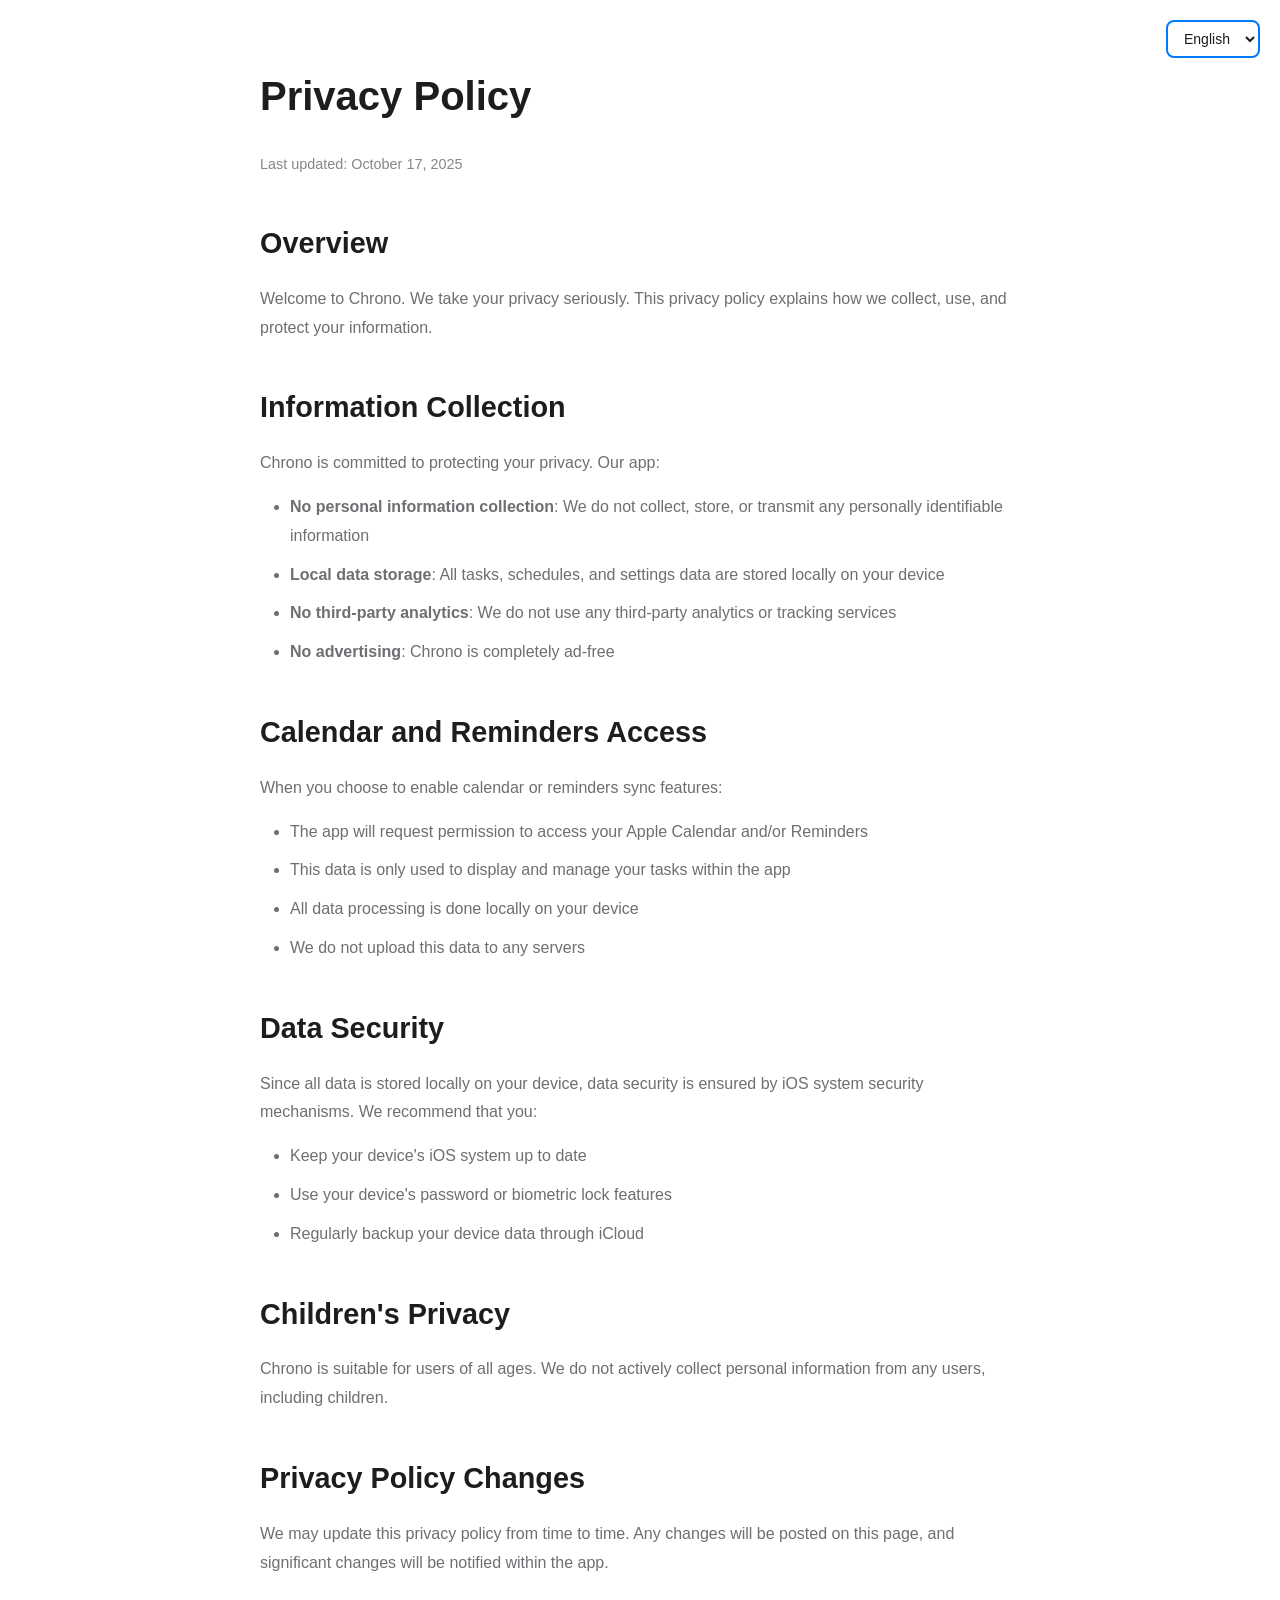
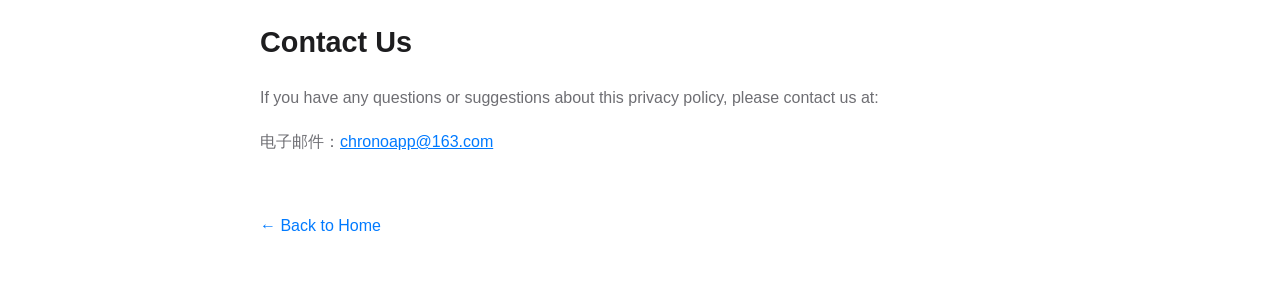
==== privacy.html @ 966b6945 "Initial commit" ====
<!DOCTYPE html>
<html lang="zh-CN">
<head>
    <meta charset="UTF-8">
    <meta name="viewport" content="width=device-width, initial-scale=1.0">
    <title>隐私政策 - Chrono</title>
    <style>
        * {
            margin: 0;
            padding: 0;
            box-sizing: border-box;
        }

        body {
            font-family: -apple-system, BlinkMacSystemFont, 'Segoe UI', 'Helvetica Neue', Arial, sans-serif;
            line-height: 1.8;
            color: #1d1d1f;
            background: #ffffff;
        }

        .container {
            max-width: 800px;
            margin: 0 auto;
            padding: 60px 20px;
        }

        h1 {
            font-size: 2.5rem;
            margin-bottom: 20px;
            color: #1d1d1f;
        }

        h2 {
            font-size: 1.8rem;
            margin-top: 40px;
            margin-bottom: 15px;
            color: #1d1d1f;
        }

        p {
            margin-bottom: 15px;
            color: #6e6e73;
        }

        ul {
            margin-left: 30px;
            margin-bottom: 15px;
        }

        li {
            margin-bottom: 10px;
            color: #6e6e73;
        }

        .last-updated {
            color: #86868b;
            font-size: 0.9rem;
            margin-bottom: 40px;
        }

        .back-link {
            display: inline-block;
            margin-top: 40px;
            color: #007AFF;
            text-decoration: none;
            font-weight: 500;
        }

        .back-link:hover {
            text-decoration: underline;
        }

        .language-switcher {
            position: fixed;
            top: 20px;
            right: 20px;
            z-index: 1000;
        }

        .language-switcher select {
            background: white;
            border: 2px solid #007AFF;
            border-radius: 8px;
            padding: 8px 12px;
            font-size: 14px;
            font-weight: 500;
            color: #1d1d1f;
            cursor: pointer;
            transition: all 0.3s ease;
        }

        .language-switcher select:hover {
            background: #007AFF;
            color: white;
        }
    </style>
</head>
<body>
    <!-- Language Switcher -->
    <div class="language-switcher">
        <select id="languageSelect" onchange="switchLanguage()">
            <option value="zh">中文</option>
            <option value="en">English</option>
        </select>
    </div>

    <div class="container">
        <h1 data-zh="隐私政策" data-en="Privacy Policy">隐私政策</h1>
        <p class="last-updated" data-zh="最后更新日期：2025年10月17日" data-en="Last updated: October 17, 2025">最后更新日期：2025年10月17日</p>

        <h2 data-zh="概述" data-en="Overview">概述</h2>
        <p data-zh="欢迎使用 Chrono。我们非常重视您的隐私。本隐私政策说明了我们如何收集、使用和保护您的信息。" data-en="Welcome to Chrono. We take your privacy seriously. This privacy policy explains how we collect, use, and protect your information.">欢迎使用 Chrono。我们非常重视您的隐私。本隐私政策说明了我们如何收集、使用和保护您的信息。</p>

        <h2 data-zh="信息收集" data-en="Information Collection">信息收集</h2>
        <p data-zh="Chrono 致力于保护您的隐私。我们的应用：" data-en="Chrono is committed to protecting your privacy. Our app:">Chrono 致力于保护您的隐私。我们的应用：</p>
        <ul>
            <li data-zh="<strong>不收集个人信息</strong>：我们不会收集、存储或传输您的任何个人身份信息" data-en="<strong>No personal information collection</strong>: We do not collect, store, or transmit any personally identifiable information"><strong>不收集个人信息</strong>：我们不会收集、存储或传输您的任何个人身份信息</li>
            <li data-zh="<strong>本地数据存储</strong>：所有任务、日程和设置数据都存储在您的设备本地" data-en="<strong>Local data storage</strong>: All tasks, schedules, and settings data are stored locally on your device"><strong>本地数据存储</strong>：所有任务、日程和设置数据都存储在您的设备本地</li>
            <li data-zh="<strong>不使用第三方分析</strong>：我们不使用任何第三方分析或追踪服务" data-en="<strong>No third-party analytics</strong>: We do not use any third-party analytics or tracking services"><strong>不使用第三方分析</strong>：我们不使用任何第三方分析或追踪服务</li>
            <li data-zh="<strong>不投放广告</strong>：Chrono 完全无广告" data-en="<strong>No advertising</strong>: Chrono is completely ad-free"><strong>不投放广告</strong>：Chrono 完全无广告</li>
        </ul>

        <h2 data-zh="日历和提醒事项访问" data-en="Calendar and Reminders Access">日历和提醒事项访问</h2>
        <p data-zh="当您选择启用日历或提醒事项同步功能时：" data-en="When you choose to enable calendar or reminders sync features:">当您选择启用日历或提醒事项同步功能时：</p>
        <ul>
            <li data-zh="应用会请求访问您的 Apple 日历和/或提醒事项的权限" data-en="The app will request permission to access your Apple Calendar and/or Reminders">应用会请求访问您的 Apple 日历和/或提醒事项的权限</li>
            <li data-zh="这些数据仅用于在应用内显示和管理您的任务" data-en="This data is only used to display and manage your tasks within the app">这些数据仅用于在应用内显示和管理您的任务</li>
            <li data-zh="所有数据处理都在您的设备本地进行" data-en="All data processing is done locally on your device">所有数据处理都在您的设备本地进行</li>
            <li data-zh="我们不会将这些数据上传到任何服务器" data-en="We do not upload this data to any servers">我们不会将这些数据上传到任何服务器</li>
        </ul>

        <h2 data-zh="数据安全" data-en="Data Security">数据安全</h2>
        <p data-zh="由于所有数据都存储在您的设备本地，数据安全性由 iOS 系统的安全机制保障。我们建议您：" data-en="Since all data is stored locally on your device, data security is ensured by iOS system security mechanisms. We recommend that you:">由于所有数据都存储在您的设备本地，数据安全性由 iOS 系统的安全机制保障。我们建议您：</p>
        <ul>
            <li data-zh="保持设备的 iOS 系统为最新版本" data-en="Keep your device's iOS system up to date">保持设备的 iOS 系统为最新版本</li>
            <li data-zh="使用设备的密码或生物识别锁定功能" data-en="Use your device's password or biometric lock features">使用设备的密码或生物识别锁定功能</li>
            <li data-zh="定期通过 iCloud 备份您的设备数据" data-en="Regularly backup your device data through iCloud">定期通过 iCloud 备份您的设备数据</li>
        </ul>

        <h2 data-zh="儿童隐私" data-en="Children's Privacy">儿童隐私</h2>
        <p data-zh="Chrono 适合所有年龄段的用户使用。我们不会主动收集任何用户的个人信息，包括儿童。" data-en="Chrono is suitable for users of all ages. We do not actively collect personal information from any users, including children.">Chrono 适合所有年龄段的用户使用。我们不会主动收集任何用户的个人信息，包括儿童。</p>

        <h2 data-zh="隐私政策变更" data-en="Privacy Policy Changes">隐私政策变更</h2>
        <p data-zh="我们可能会不时更新本隐私政策。任何变更都会在此页面上发布，重大变更会在应用内通知您。" data-en="We may update this privacy policy from time to time. Any changes will be posted on this page, and significant changes will be notified within the app.">我们可能会不时更新本隐私政策。任何变更都会在此页面上发布，重大变更会在应用内通知您。</p>

        <h2 data-zh="联系我们" data-en="Contact Us">联系我们</h2>
        <p data-zh="如果您对本隐私政策有任何疑问或建议，请通过以下方式联系我们：" data-en="If you have any questions or suggestions about this privacy policy, please contact us at:">如果您对本隐私政策有任何疑问或建议，请通过以下方式联系我们：</p>
        <p>电子邮件：<a href="mailto:chronoapp@163.com" style="color: #007AFF;">chronoapp@163.com</a></p>

        <a href="index.html" class="back-link" data-zh="← 返回首页" data-en="← Back to Home">← 返回首页</a>
    </div>

    <script>
        // 语言切换功能
        function switchLanguage() {
            const select = document.getElementById('languageSelect');
            const lang = select.value;
            
            // 更新所有带有 data-zh 和 data-en 属性的元素
            const elements = document.querySelectorAll('[data-zh][data-en]');
            elements.forEach(element => {
                if (lang === 'zh') {
                    element.innerHTML = element.getAttribute('data-zh');
                } else {
                    element.innerHTML = element.getAttribute('data-en');
                }
            });
            
            // 更新页面语言属性
            document.documentElement.lang = lang === 'zh' ? 'zh-CN' : 'en';
            
            // 保存语言选择
            localStorage.setItem('preferredLanguage', lang);
        }

        // 页面加载时检测浏览器语言
        function detectLanguage() {
            const savedLang = localStorage.getItem('preferredLanguage');
            if (savedLang) {
                document.getElementById('languageSelect').value = savedLang;
                switchLanguage();
                return;
            }
            
            const browserLang = navigator.language || navigator.userLanguage;
            const lang = browserLang.startsWith('zh') ? 'zh' : 'en';
            document.getElementById('languageSelect').value = lang;
            switchLanguage();
        }

        // 页面加载完成后执行
        document.addEventListener('DOMContentLoaded', detectLanguage);
    </script>
</body>
</html>
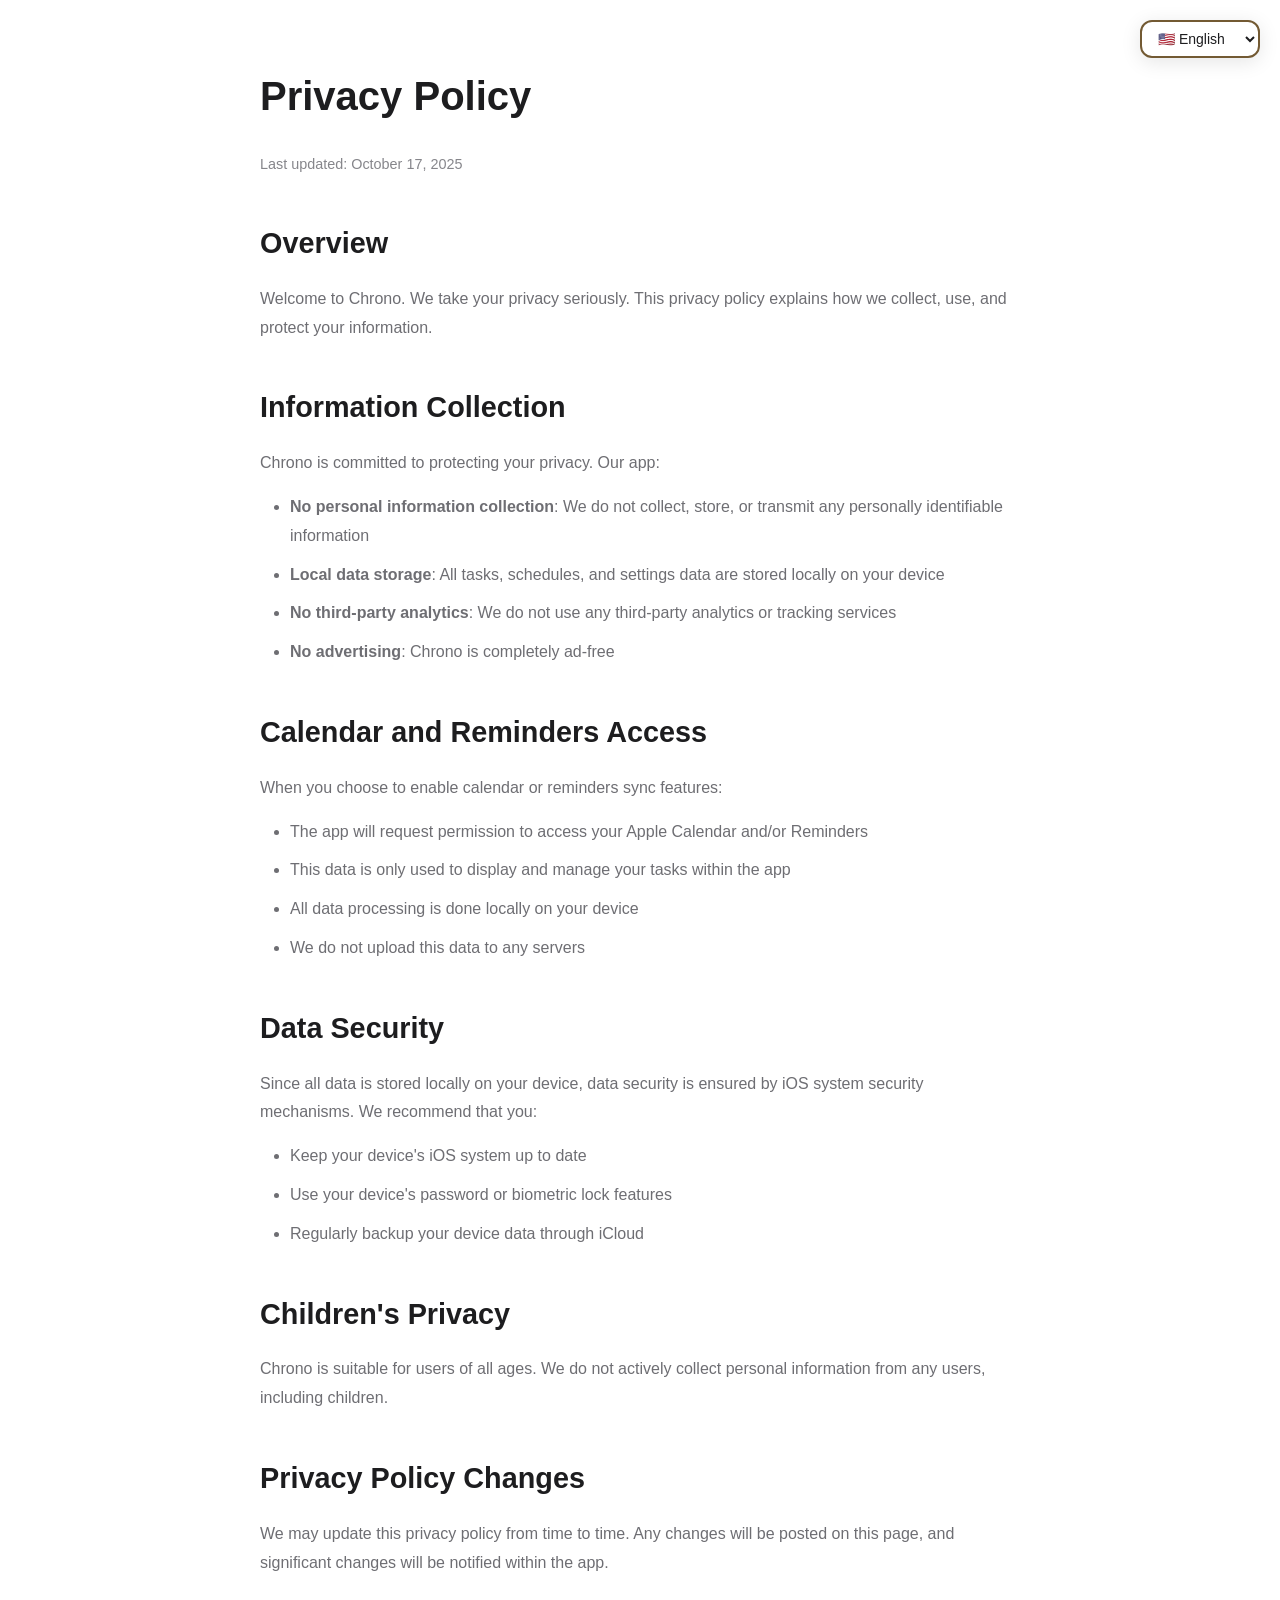
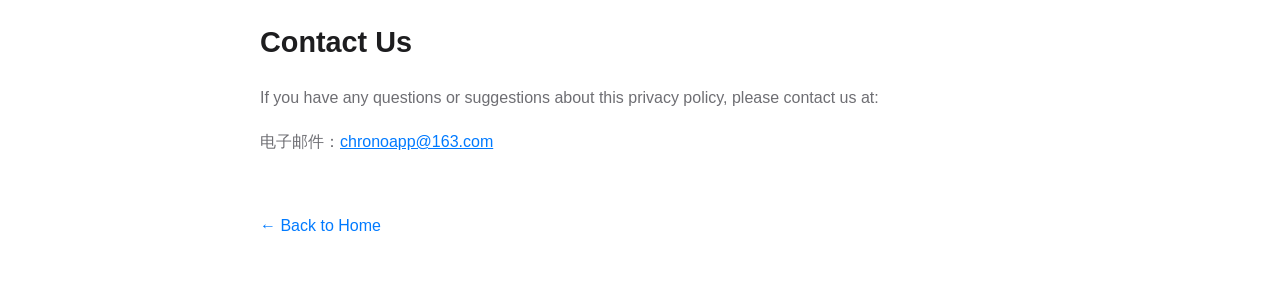
==== commit 7bf268d6: "Update website content and styling" ====
--- a/privacy.html
+++ b/privacy.html
@@ -79,19 +79,28 @@
 
         .language-switcher select {
             background: white;
-            border: 2px solid #007AFF;
-            border-radius: 8px;
+            border: 2px solid #735A33;
+            border-radius: 12px;
             padding: 8px 12px;
             font-size: 14px;
             font-weight: 500;
             color: #1d1d1f;
             cursor: pointer;
             transition: all 0.3s ease;
+            box-shadow: 0 4px 20px rgba(0, 0, 0, 0.1);
+            min-width: 120px;
         }
 
         .language-switcher select:hover {
-            background: #007AFF;
+            background: #735A33;
             color: white;
+            box-shadow: 0 6px 25px rgba(115, 90, 51, 0.3);
+        }
+
+        .language-switcher select:focus {
+            outline: none;
+            border-color: #926247;
+            box-shadow: 0 0 0 3px rgba(146, 98, 71, 0.2);
         }
     </style>
 </head>
@@ -99,8 +108,8 @@
     <!-- Language Switcher -->
     <div class="language-switcher">
         <select id="languageSelect" onchange="switchLanguage()">
-            <option value="zh">中文</option>
-            <option value="en">English</option>
+            <option value="zh">🇨🇳 中文</option>
+            <option value="en">🇺🇸 English</option>
         </select>
     </div>
 
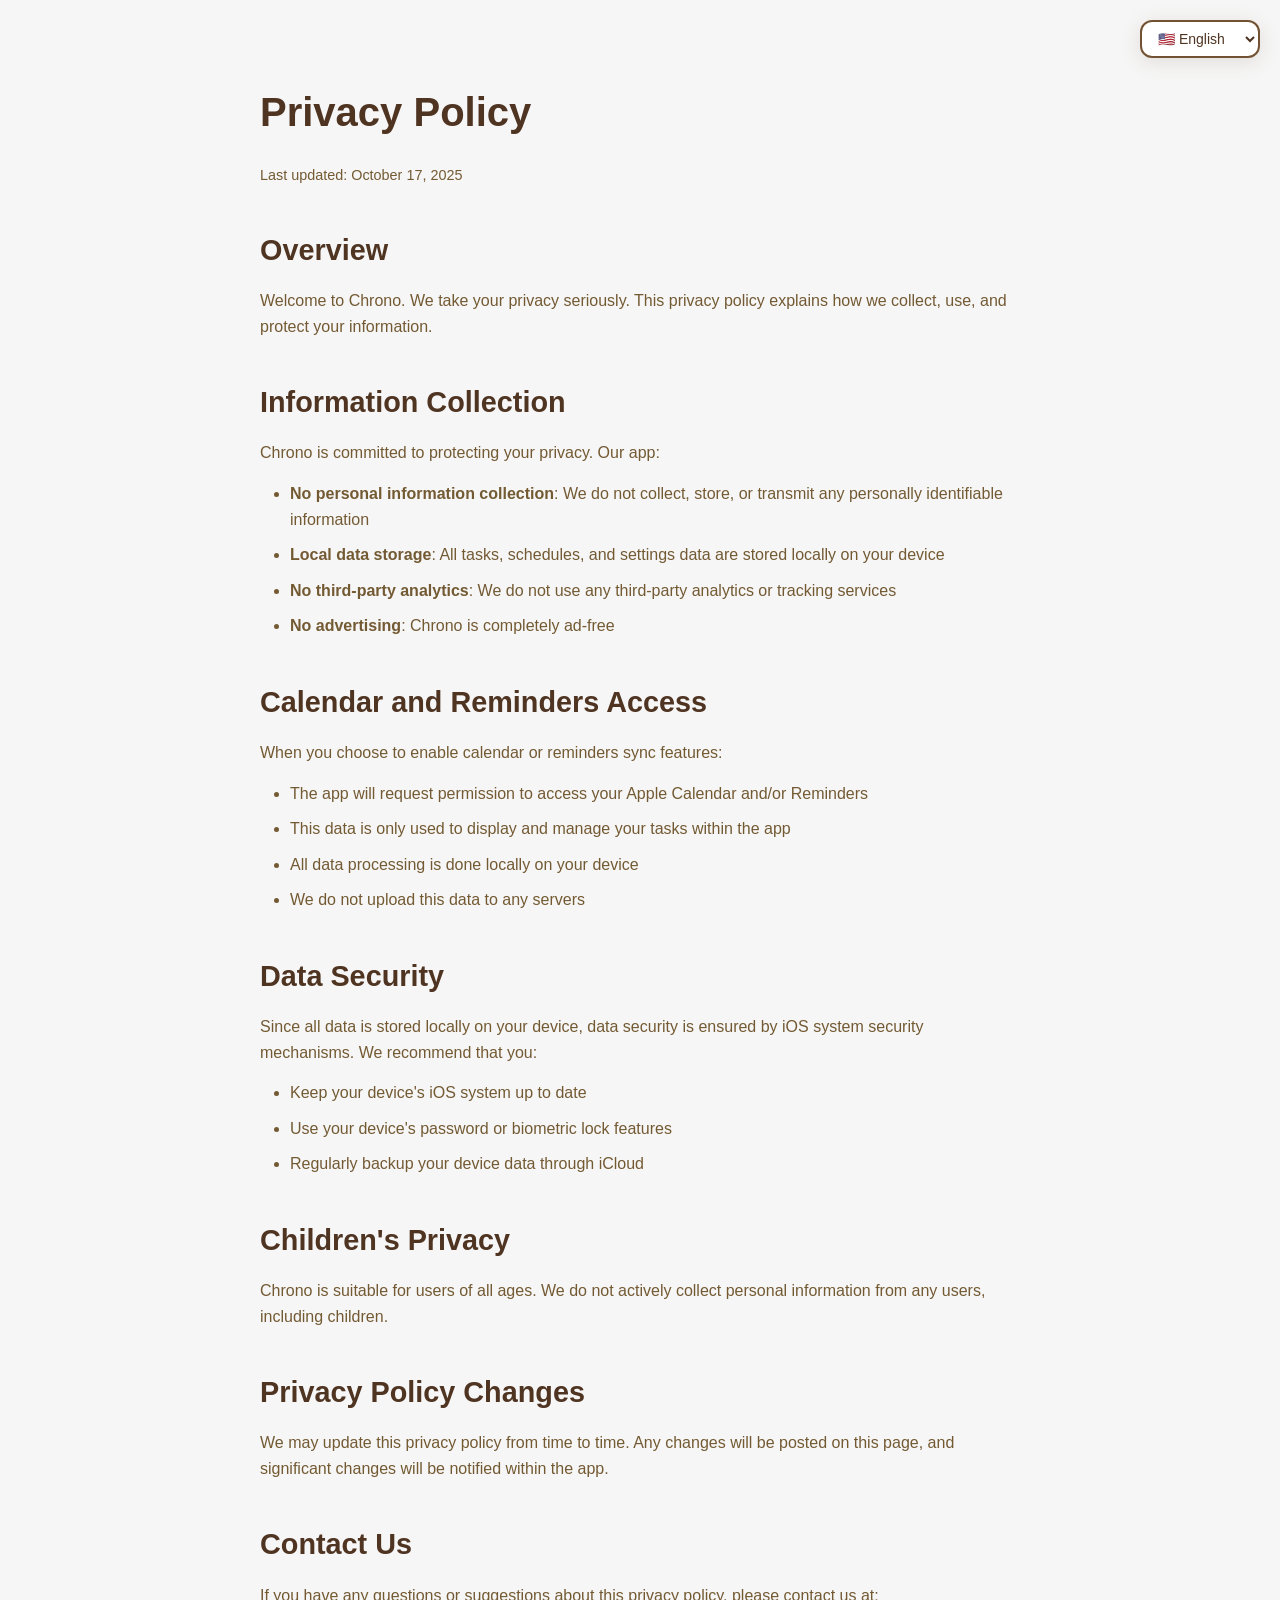
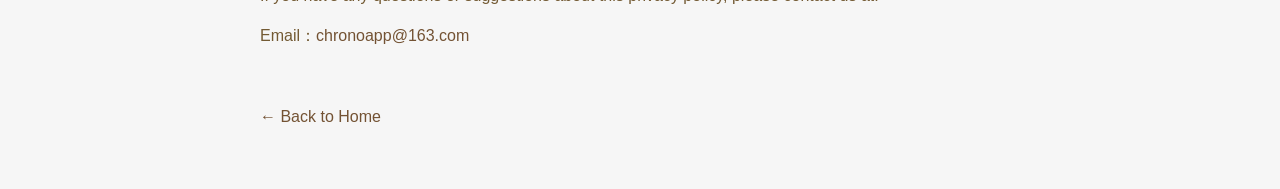
==== commit a3a4a867: "[优化] 配色系统对齐 App 主题变量，terms/privacy 页面同步深色模式与中英切换" ====
--- a/privacy.html
+++ b/privacy.html
@@ -4,103 +4,65 @@
     <meta charset="UTF-8">
     <meta name="viewport" content="width=device-width, initial-scale=1.0">
     <title>隐私政策 - Chrono</title>
+    <link rel="stylesheet" href="style.css">
     <style>
-        * {
-            margin: 0;
-            padding: 0;
-            box-sizing: border-box;
+        .legal-page {
+            max-width: 800px;
+            margin: 0 auto;
+            padding: 80px 20px 60px;
         }
 
-        body {
-            font-family: -apple-system, BlinkMacSystemFont, 'Segoe UI', 'Helvetica Neue', Arial, sans-serif;
-            line-height: 1.8;
-            color: #1d1d1f;
-            background: #ffffff;
+        .legal-page h1 {
+            font-size: 2.5rem;
+            margin-bottom: 20px;
         }
 
-        .container {
-            max-width: 800px;
-            margin: 0 auto;
-            padding: 60px 20px;
-        }
-
-        h1 {
-            font-size: 2.5rem;
-            margin-bottom: 20px;
-            color: #1d1d1f;
-        }
-
-        h2 {
+        .legal-page h2 {
             font-size: 1.8rem;
             margin-top: 40px;
             margin-bottom: 15px;
-            color: #1d1d1f;
         }
 
-        p {
+        .legal-page p {
+            color: var(--text-secondary);
             margin-bottom: 15px;
-            color: #6e6e73;
         }
 
-        ul {
+        .legal-page ul {
             margin-left: 30px;
             margin-bottom: 15px;
         }
 
-        li {
+        .legal-page li {
+            color: var(--text-secondary);
             margin-bottom: 10px;
-            color: #6e6e73;
         }
 
         .last-updated {
-            color: #86868b;
+            color: var(--text-tertiary);
             font-size: 0.9rem;
             margin-bottom: 40px;
+        }
+
+        .contact-link {
+            color: var(--text-link);
+            text-decoration: none;
+        }
+
+        .contact-link:hover {
+            text-decoration: underline;
         }
 
         .back-link {
             display: inline-block;
             margin-top: 40px;
-            color: #007AFF;
+            color: var(--text-link);
             text-decoration: none;
             font-weight: 500;
         }
 
         .back-link:hover {
             text-decoration: underline;
-        }
-
-        .language-switcher {
-            position: fixed;
-            top: 20px;
-            right: 20px;
-            z-index: 1000;
-        }
-
-        .language-switcher select {
-            background: white;
-            border: 2px solid #735A33;
-            border-radius: 12px;
-            padding: 8px 12px;
-            font-size: 14px;
-            font-weight: 500;
-            color: #1d1d1f;
-            cursor: pointer;
-            transition: all 0.3s ease;
-            box-shadow: 0 4px 20px rgba(0, 0, 0, 0.1);
-            min-width: 120px;
-        }
-
-        .language-switcher select:hover {
-            background: #735A33;
-            color: white;
-            box-shadow: 0 6px 25px rgba(115, 90, 51, 0.3);
-        }
-
-        .language-switcher select:focus {
-            outline: none;
-            border-color: #926247;
-            box-shadow: 0 0 0 3px rgba(146, 98, 71, 0.2);
         }
     </style>
 </head>
@@ -113,7 +75,7 @@
         </select>
     </div>
 
-    <div class="container">
+    <div class="legal-page">
         <h1 data-zh="隐私政策" data-en="Privacy Policy">隐私政策</h1>
         <p class="last-updated" data-zh="最后更新日期：2025年10月17日" data-en="Last updated: October 17, 2025">最后更新日期：2025年10月17日</p>
 
@@ -154,52 +116,55 @@
 
         <h2 data-zh="联系我们" data-en="Contact Us">联系我们</h2>
         <p data-zh="如果您对本隐私政策有任何疑问或建议，请通过以下方式联系我们：" data-en="If you have any questions or suggestions about this privacy policy, please contact us at:">如果您对本隐私政策有任何疑问或建议，请通过以下方式联系我们：</p>
-        <p>电子邮件：<a href="mailto:chronoapp@163.com" style="color: #007AFF;">chronoapp@163.com</a></p>
+        <p><span data-zh="电子邮件" data-en="Email">电子邮件</span>：<a href="mailto:chronoapp@163.com" class="contact-link">chronoapp@163.com</a></p>
 
         <a href="index.html" class="back-link" data-zh="← 返回首页" data-en="← Back to Home">← 返回首页</a>
     </div>
 
     <script>
-        // 语言切换功能
+        // 读取 index 页保存的主题
+        function initTheme() {
+            try {
+                var theme = localStorage.getItem('preferredPreviewTheme') || 'light';
+                document.documentElement.setAttribute('data-preview-theme', theme);
+            } catch (e) {}
+        }
+
+        // 语言切换
         function switchLanguage() {
-            const select = document.getElementById('languageSelect');
-            const lang = select.value;
-            
-            // 更新所有带有 data-zh 和 data-en 属性的元素
-            const elements = document.querySelectorAll('[data-zh][data-en]');
-            elements.forEach(element => {
+            var select = document.getElementById('languageSelect');
+            var lang = select.value;
+
+            var elements = document.querySelectorAll('[data-zh][data-en]');
+            elements.forEach(function(element) {
                 if (lang === 'zh') {
                     element.innerHTML = element.getAttribute('data-zh');
                 } else {
                     element.innerHTML = element.getAttribute('data-en');
                 }
             });
-            
-            // 更新页面语言属性
+
             document.documentElement.lang = lang === 'zh' ? 'zh-CN' : 'en';
-            
-            // 保存语言选择
             localStorage.setItem('preferredLanguage', lang);
         }
 
-        // 页面加载时检测浏览器语言
         function detectLanguage() {
-            const savedLang = localStorage.getItem('preferredLanguage');
+            var savedLang = localStorage.getItem('preferredLanguage');
             if (savedLang) {
                 document.getElementById('languageSelect').value = savedLang;
                 switchLanguage();
                 return;
             }
-            
-            const browserLang = navigator.language || navigator.userLanguage;
-            const lang = browserLang.startsWith('zh') ? 'zh' : 'en';
+            var browserLang = navigator.language || navigator.userLanguage;
+            var lang = browserLang.startsWith('zh') ? 'zh' : 'en';
             document.getElementById('languageSelect').value = lang;
             switchLanguage();
         }
 
-        // 页面加载完成后执行
-        document.addEventListener('DOMContentLoaded', detectLanguage);
+        document.addEventListener('DOMContentLoaded', function() {
+            initTheme();
+            detectLanguage();
+        });
     </script>
 </body>
 </html>
-
--- a/style.css
+++ b/style.css
@@ -0,0 +1,730 @@
+/* 全局样式 */
+* {
+    margin: 0;
+    padding: 0;
+    box-sizing: border-box;
+}
+
+:root {
+    /* ===== 背景色 ===== */
+    --bg-primary: #F6F6F6;
+    --bg-card: #FFFFFF;
+    --bg-section: #F5F5F5;
+    --bg-soft: #F7F4F2;
+    --bg-control: #F5F0EB;
+    --bg-popup: #FFFFFF;
+    --bg-overlay: rgba(0, 0, 0, 0.35);
+    --bg-footer: #4F3422;
+
+    /* ===== 文字色 ===== */
+    --text-primary: #4F3422;
+    --text-secondary: #735A33;
+    --text-tertiary: #C9C7C5;
+    --text-placeholder: #808080;
+    --text-on-accent: #FFFFFF;
+
+    /* ===== 品牌主色 - 棕色系 ===== */
+    --brand-brown: #735233;
+    --brand-brown-dark: #4F3422;
+    --brand-brown-accent: #926247;
+    --brand-brown-light: #D9CCB8;
+
+    /* ===== 品牌主色 - 绿色系 ===== */
+    --brand-green: #9BB167;
+    --brand-green-dark: #8A9E59;
+    --brand-green-light: #E8F0DB;
+
+    /* ===== 品牌主色 - 橙色系 ===== */
+    --brand-orange: #FAB06B;
+    --brand-orange-light: #FCF5F0;
+
+    /* ===== 功能色 ===== */
+    --color-red: #F24336;
+    --color-yellow: #FFCC66;
+    --color-blue: #6699FF;
+    --color-purple: #BD93F9;
+    --color-chart-blue: #59A6E3;
+    --color-tag: #FA738C;
+
+    /* ===== 灰度 ===== */
+    --gray-10: #F7F7F7;
+    --gray-30: #D9D9D9;
+    --gray-40: #BFBFBF;
+    --gray-60: #999999;
+
+    /* ===== UI 元素 ===== */
+    --border: rgba(115, 82, 51, 0.10);
+    --border-strong: rgba(115, 82, 51, 0.18);
+    --shadow: 0 4px 20px rgba(115, 90, 51, 0.15);
+    --shadow-hover: 0 10px 40px rgba(115, 90, 51, 0.25);
+    --shadow-focus: 0 0 0 3px rgba(146, 98, 71, 0.2);
+    --btn-primary: #735233;
+    --btn-primary-hover: #4F3422;
+    --btn-secondary-bg: #FFFFFF;
+    --btn-secondary-border: rgba(115, 90, 51, 0.18);
+    --btn-secondary-shadow: 0 4px 18px rgba(115, 90, 51, 0.1);
+    --shadow-screenshot: 0 20px 60px rgba(0, 0, 0, 0.15);
+    --shadow-screenshot-hover: 0 25px 80px rgba(0, 0, 0, 0.2);
+    --radius: 16px;
+    --transition: all 0.3s ease;
+
+    /* ===== Hero 渐变 ===== */
+    --hero-gradient: linear-gradient(135deg, #F6F6F6 0%, rgba(115, 90, 51, 0.05) 100%);
+
+    /* ===== 交互高亮 ===== */
+    --highlight-bg: rgba(115, 90, 51, 0.3);
+    --select-hover-bg: var(--brand-brown);
+    --select-hover-text: #FFFFFF;
+    --icon-active-border: var(--brand-brown);
+    --text-link: var(--brand-brown);
+    --interactive-border: var(--brand-brown);
+    --interactive-outline: var(--brand-brown-accent);
+    --title-gradient: linear-gradient(135deg, #735233, #926247);
+    --footer-text: #FFFFFF;
+    --interactive-border: var(--brand-brown);
+    --interactive-outline: var(--brand-brown-accent);
+    --title-gradient: linear-gradient(135deg, #735233, #926247);
+
+    /* ===== FAQ ===== */
+    --faq-bg: var(--bg-section);
+
+    /* ===== 滚动条 ===== */
+    --scrollbar-track: rgba(0, 0, 0, 0.05);
+    --scrollbar-thumb: var(--brand-brown);
+}
+
+/* ===== Dracula 深色主题 ===== */
+html[data-preview-theme="dark"] {
+    /* 背景色 */
+    --bg-primary: #282A36;
+    --bg-card: #313340;
+    --bg-section: #282A36;
+    --bg-soft: #383A4D;
+    --bg-control: #383A4D;
+    --bg-popup: #313340;
+    --bg-overlay: rgba(0, 0, 0, 0.50);
+    --bg-footer: #191A21;
+
+    /* 文字色 */
+    --text-primary: #F2F2F7;
+    --text-secondary: #C7C7CC;
+    --text-tertiary: #8E8E93;
+    --text-placeholder: #75757F;
+    --text-on-accent: #282A36;
+
+    /* 品牌主色 - 棕色系（适配深色） */
+    --brand-brown: #BD947A;
+    --brand-brown-dark: #D9B79E;
+    --brand-brown-accent: #FFB86C;
+    --brand-brown-light: #594A42;
+
+    /* 品牌主色 - 绿色系（荧光绿） */
+    --brand-green: #39FF14;
+    --brand-green-dark: #2ED10A;
+    --brand-green-light: rgba(57, 255, 20, 0.18);
+
+    /* 品牌主色 - 橙色系 */
+    --brand-orange: #FFB86C;
+    --brand-orange-light: rgba(255, 184, 108, 0.15);
+
+    /* 功能色 */
+    --color-red: #FF5555;
+    --color-yellow: #F1FA8C;
+    --color-blue: #6699FF;
+    --color-purple: #BD93F9;
+    --color-chart-blue: #8BE9FD;
+    --color-tag: #FF79C6;
+
+    /* 灰度 */
+    --gray-10: #3D3E4D;
+    --gray-30: #666876;
+    --gray-40: #80828F;
+    --gray-60: #9EA1AD;
+
+    /* UI 元素 */
+    --border: rgba(255, 255, 255, 0.12);
+    --border-strong: rgba(255, 255, 255, 0.18);
+    --shadow: 0 4px 22px rgba(0, 0, 0, 0.3);
+    --shadow-hover: 0 10px 42px rgba(57, 255, 20, 0.18);
+    --shadow-focus: 0 0 0 3px rgba(255, 184, 108, 0.25);
+    --btn-primary: #39FF14;
+    --btn-primary-hover: #2ED10A;
+    --btn-secondary-bg: #313340;
+    --btn-secondary-border: rgba(255, 255, 255, 0.12);
+    --btn-secondary-shadow: 0 4px 18px rgba(0, 0, 0, 0.2);
+    --shadow-screenshot: 0 20px 60px rgba(0, 0, 0, 0.15);
+    --shadow-screenshot-hover: 0 25px 80px rgba(0, 0, 0, 0.2);
+
+    /* Hero 渐变 */
+    --hero-gradient: linear-gradient(135deg, #282A36 0%, #313340 100%);
+
+    /* 交互高亮 */
+    --highlight-bg: rgba(57, 255, 20, 0.16);
+    --select-hover-bg: #39FF14;
+    --select-hover-text: #282A36;
+    --icon-active-border: #39FF14;
+    --text-link: #39FF14;
+    --interactive-border: #39FF14;
+    --interactive-outline: #39FF14;
+    --title-gradient: linear-gradient(135deg, #39FF14, #FFB86C);
+    --footer-text: #F2F2F7;
+    --interactive-border: #39FF14;
+    --interactive-outline: #39FF14;
+    --title-gradient: linear-gradient(135deg, #39FF14, #FFB86C);
+
+    /* FAQ */
+    --faq-bg: #3D3E4C;
+
+    /* 滚动条 */
+    --scrollbar-track: rgba(0, 0, 0, 0.1);
+    --scrollbar-thumb: #39FF14;
+}
+
+body {
+    font-family: -apple-system, BlinkMacSystemFont, 'Segoe UI', 'Helvetica Neue', Arial, sans-serif;
+    line-height: 1.6;
+    color: var(--text-primary);
+    background: var(--bg-primary);
+    overflow-x: hidden;
+}
+
+.container {
+    max-width: 1200px;
+    margin: 0 auto;
+    padding: 0 20px;
+}
+
+/* Language Switcher */
+.language-switcher {
+    position: fixed;
+    top: 20px;
+    right: 20px;
+    z-index: 1000;
+}
+
+.language-switcher select {
+    background: var(--bg-card);
+    border: 2px solid var(--interactive-border);
+    border-radius: 12px;
+    padding: 8px 12px;
+    font-size: 14px;
+    font-weight: 500;
+    color: var(--text-primary);
+    cursor: pointer;
+    transition: var(--transition);
+    box-shadow: var(--shadow);
+    min-width: 120px;
+    backdrop-filter: blur(10px);
+}
+
+.language-switcher select:hover {
+    background: var(--select-hover-bg);
+    color: var(--select-hover-text);
+    box-shadow: var(--shadow-hover);
+}
+
+.language-switcher select:focus {
+    outline: none;
+    border-color: var(--interactive-outline);
+    box-shadow: var(--shadow-focus);
+}
+
+
+/* Hero Section */
+.hero {
+    background: var(--hero-gradient);
+    color: var(--text-primary);
+    padding: 100px 20px;
+    position: relative;
+    overflow: hidden;
+}
+
+.hero::before {
+    content: '';
+    position: absolute;
+    top: 0;
+    left: 0;
+    right: 0;
+    bottom: 0;
+    background: url('data:image/svg+xml,<svg width="100" height="100" xmlns="http://www.w3.org/2000/svg"><defs><pattern id="grid" width="100" height="100" patternUnits="userSpaceOnUse"><path d="M 100 0 L 0 0 0 100" fill="none" stroke="rgba(115,90,51,0.05)" stroke-width="1"/></pattern></defs><rect width="100%" height="100%" fill="url(%23grid)"/></svg>');
+    opacity: 0.5;
+}
+
+html[data-preview-theme="dark"] .hero::before {
+    background: url('data:image/svg+xml,<svg width="100" height="100" xmlns="http://www.w3.org/2000/svg"><defs><pattern id="grid" width="100" height="100" patternUnits="userSpaceOnUse"><path d="M 100 0 L 0 0 0 100" fill="none" stroke="rgba(57,255,20,0.08)" stroke-width="1"/></pattern></defs><rect width="100%" height="100%" fill="url(%23grid)"/></svg>');
+}
+
+.hero .container {
+    position: relative;
+    z-index: 1;
+}
+
+.hero-layout {
+    display: grid;
+    grid-template-columns: 1fr 1fr;
+    gap: 60px;
+    align-items: center;
+    max-width: 1000px;
+    margin: 0 auto;
+}
+
+.hero-image {
+    display: flex;
+    justify-content: center;
+    align-items: center;
+}
+
+.hero-screenshot {
+    width: 100%;
+    max-width: 300px;
+    height: auto;
+    border-radius: 52px;
+    box-shadow: var(--shadow-screenshot);
+    transition: var(--transition);
+}
+
+.hero-screenshot:hover {
+    transform: scale(1.05);
+    box-shadow: var(--shadow-screenshot-hover);
+}
+
+.hero-content {
+    text-align: left;
+}
+
+.app-icon-options {
+    display: flex;
+    gap: 14px;
+    align-items: center;
+    margin-bottom: 30px;
+}
+
+.app-icon-option {
+    border: 2px solid transparent;
+    border-radius: 24px;
+    background: transparent;
+    padding: 4px;
+    cursor: pointer;
+    transition: var(--transition);
+}
+
+.app-icon-option.active {
+    border-color: var(--icon-active-border);
+    box-shadow: 0 0 0 4px var(--highlight-bg);
+}
+
+.app-icon-option:hover {
+    transform: translateY(-2px);
+}
+
+.app-icon-option:focus-visible {
+    outline: 3px solid var(--interactive-outline);
+    outline-offset: 4px;
+}
+
+.app-icon-img {
+    width: 80px;
+    height: 80px;
+    border-radius: 20px;
+    box-shadow: var(--shadow);
+    transition: var(--transition);
+}
+
+.app-icon-img:hover {
+    transform: scale(1.1);
+    box-shadow: var(--shadow-hover);
+}
+
+.hero h1 {
+    font-size: 3.5rem;
+    font-weight: 700;
+    margin-bottom: 20px;
+    letter-spacing: -2px;
+    background: var(--title-gradient);
+    -webkit-background-clip: text;
+    -webkit-text-fill-color: transparent;
+    background-clip: text;
+}
+
+.tagline {
+    font-size: 1.5rem;
+    font-weight: 600;
+    margin-bottom: 15px;
+    color: var(--text-primary);
+    -webkit-text-fill-color: var(--text-primary);
+}
+
+.subtitle {
+    font-size: 1.1rem;
+    color: var(--text-secondary);
+    margin-bottom: 40px;
+    line-height: 1.8;
+}
+
+.cta-buttons {
+    display: flex;
+    gap: 20px;
+    flex-wrap: wrap;
+}
+
+.btn {
+    display: inline-flex;
+    align-items: center;
+    gap: 10px;
+    padding: 15px 35px;
+    font-size: 1.1rem;
+    font-weight: 600;
+    text-decoration: none;
+    border-radius: 50px;
+    transition: var(--transition);
+    cursor: pointer;
+}
+
+.btn-primary {
+    background: var(--btn-primary);
+    color: var(--text-on-accent);
+    box-shadow: var(--shadow);
+}
+
+.btn-primary:hover {
+    background: var(--btn-primary-hover);
+    transform: translateY(-3px);
+    box-shadow: var(--shadow-hover);
+}
+
+.btn-secondary {
+    background: var(--btn-secondary-bg);
+    color: var(--text-link);
+    border: 2px solid var(--btn-secondary-border);
+    box-shadow: var(--btn-secondary-shadow);
+}
+
+.btn-secondary:hover {
+    border-color: var(--text-link);
+    transform: translateY(-3px);
+    box-shadow: var(--shadow-hover);
+}
+
+/* Features Section */
+.features {
+    padding: 100px 20px;
+    background: var(--bg-primary);
+}
+
+.features h2 {
+    text-align: center;
+    font-size: 3rem;
+    font-weight: 700;
+    margin-bottom: 60px;
+    color: var(--text-primary);
+}
+
+.features-grid {
+    display: grid;
+    grid-template-columns: repeat(auto-fit, minmax(280px, 1fr));
+    gap: 30px;
+}
+
+.feature-card {
+    background: var(--bg-card);
+    padding: 40px 30px;
+    border-radius: var(--radius);
+    box-shadow: var(--shadow);
+    transition: var(--transition);
+    text-align: center;
+}
+
+.feature-card:hover {
+    transform: translateY(-10px);
+    box-shadow: var(--shadow-hover);
+}
+
+.feature-icon {
+    font-size: 3.5rem;
+    margin-bottom: 20px;
+}
+
+.feature-card h3 {
+    font-size: 1.5rem;
+    font-weight: 600;
+    margin-bottom: 15px;
+    color: var(--text-primary);
+}
+
+.feature-card p {
+    color: var(--text-secondary);
+    line-height: 1.7;
+}
+
+/* Screenshots Section */
+.screenshots {
+    padding: 100px 20px;
+    background: var(--bg-section);
+}
+
+.screenshots h2 {
+    text-align: center;
+    font-size: 3rem;
+    font-weight: 700;
+    margin-bottom: 60px;
+    color: var(--text-primary);
+}
+
+.screenshots-carousel {
+    display: flex;
+    gap: 30px;
+    overflow-x: auto;
+    padding: 20px 0;
+    scroll-snap-type: x mandatory;
+    -webkit-overflow-scrolling: touch;
+}
+
+.screenshots-carousel::-webkit-scrollbar {
+    height: 8px;
+}
+
+.screenshots-carousel::-webkit-scrollbar-track {
+    background: var(--scrollbar-track);
+    border-radius: 4px;
+}
+
+.screenshots-carousel::-webkit-scrollbar-thumb {
+    background: var(--scrollbar-thumb);
+    border-radius: 4px;
+}
+
+.screenshot-item {
+    flex: 0 0 300px;
+    scroll-snap-align: center;
+}
+
+.screenshot-img {
+    width: 300px;
+    height: 600px;
+    object-fit: cover;
+    border-radius: 52px;
+    box-shadow: var(--shadow);
+    transition: var(--transition);
+}
+
+.screenshot-img:hover {
+    transform: scale(1.05);
+    box-shadow: var(--shadow-hover);
+}
+
+/* Support Section */
+.support {
+    padding: 100px 20px;
+    background: var(--bg-primary);
+}
+
+.support h2 {
+    text-align: center;
+    font-size: 3rem;
+    font-weight: 700;
+    margin-bottom: 60px;
+    color: var(--text-primary);
+}
+
+.support-content {
+    display: grid;
+    grid-template-columns: repeat(auto-fit, minmax(320px, 1fr));
+    gap: 40px;
+    max-width: 1100px;
+    margin: 0 auto;
+}
+
+.support-card {
+    background: var(--bg-card);
+    padding: 40px;
+    border-radius: var(--radius);
+    box-shadow: var(--shadow);
+}
+
+.support-card h3 {
+    font-size: 1.8rem;
+    margin-bottom: 20px;
+    color: var(--text-primary);
+}
+
+.support-card p {
+    color: var(--text-secondary);
+    margin-bottom: 15px;
+}
+
+.support-link {
+    display: block;
+    color: var(--text-link);
+    text-decoration: none;
+    font-weight: 500;
+    margin-top: 10px;
+    transition: var(--transition);
+}
+
+.support-link:hover {
+    color: var(--interactive-outline);
+}
+
+.faq-list {
+    margin-top: 20px;
+}
+
+.faq-list details {
+    margin-bottom: 15px;
+    padding: 15px;
+    background: var(--faq-bg);
+    border-radius: 8px;
+    cursor: pointer;
+}
+
+.faq-list summary {
+    font-weight: 600;
+    color: var(--text-primary);
+    list-style: none;
+    cursor: pointer;
+}
+
+.faq-list summary::-webkit-details-marker {
+    display: none;
+}
+
+.faq-list summary::before {
+    content: '▶';
+    display: inline-block;
+    margin-right: 10px;
+    transition: transform 0.3s;
+}
+
+.faq-list details[open] summary::before {
+    transform: rotate(90deg);
+}
+
+.faq-list p {
+    margin-top: 10px;
+    padding-left: 25px;
+}
+
+/* Footer */
+footer {
+    background: var(--bg-footer);
+    color: var(--footer-text);
+    padding: 40px 20px;
+    text-align: center;
+}
+
+footer p {
+    margin-bottom: 20px;
+    opacity: 0.8;
+}
+
+.footer-links {
+    display: flex;
+    gap: 30px;
+    justify-content: center;
+    flex-wrap: wrap;
+}
+
+.footer-links a {
+    color: var(--footer-text);
+    text-decoration: none;
+    opacity: 0.8;
+    transition: var(--transition);
+}
+
+.footer-links a:hover {
+    opacity: 1;
+}
+
+/* 响应式设计 */
+@media (max-width: 768px) {
+    .hero-layout {
+        grid-template-columns: 1fr;
+        gap: 40px;
+        text-align: center;
+    }
+
+    .hero-content {
+        text-align: center;
+    }
+
+    .hero h1 {
+        font-size: 2.5rem;
+    }
+
+    .tagline {
+        font-size: 1.3rem;
+    }
+
+    .subtitle {
+        font-size: 1rem;
+    }
+
+    .features h2,
+    .screenshots h2,
+    .support h2 {
+        font-size: 2rem;
+    }
+
+    .features-grid {
+        grid-template-columns: 1fr;
+    }
+
+    .support-content {
+        grid-template-columns: 1fr;
+    }
+
+    .hero-screenshot {
+        max-width: 250px;
+    }
+
+    .screenshot-img {
+        width: 250px;
+        height: 500px;
+    }
+
+    .btn {
+        padding: 12px 25px;
+        font-size: 1rem;
+    }
+
+    .language-switcher {
+        top: 15px;
+        right: 15px;
+    }
+
+    .language-switcher select {
+        padding: 6px 10px;
+        font-size: 12px;
+        min-width: 100px;
+    }
+}
+
+@media (max-width: 480px) {
+    .hero {
+        padding: 60px 20px;
+    }
+
+    .hero h1 {
+        font-size: 2rem;
+    }
+
+    .app-icon-img {
+        width: 60px;
+        height: 60px;
+    }
+
+    .hero-screenshot {
+        max-width: 200px;
+    }
+
+    .screenshot-img {
+        width: 200px;
+        height: 400px;
+    }
+
+    .features,
+    .screenshots,
+    .support {
+        padding: 60px 20px;
+    }
+}
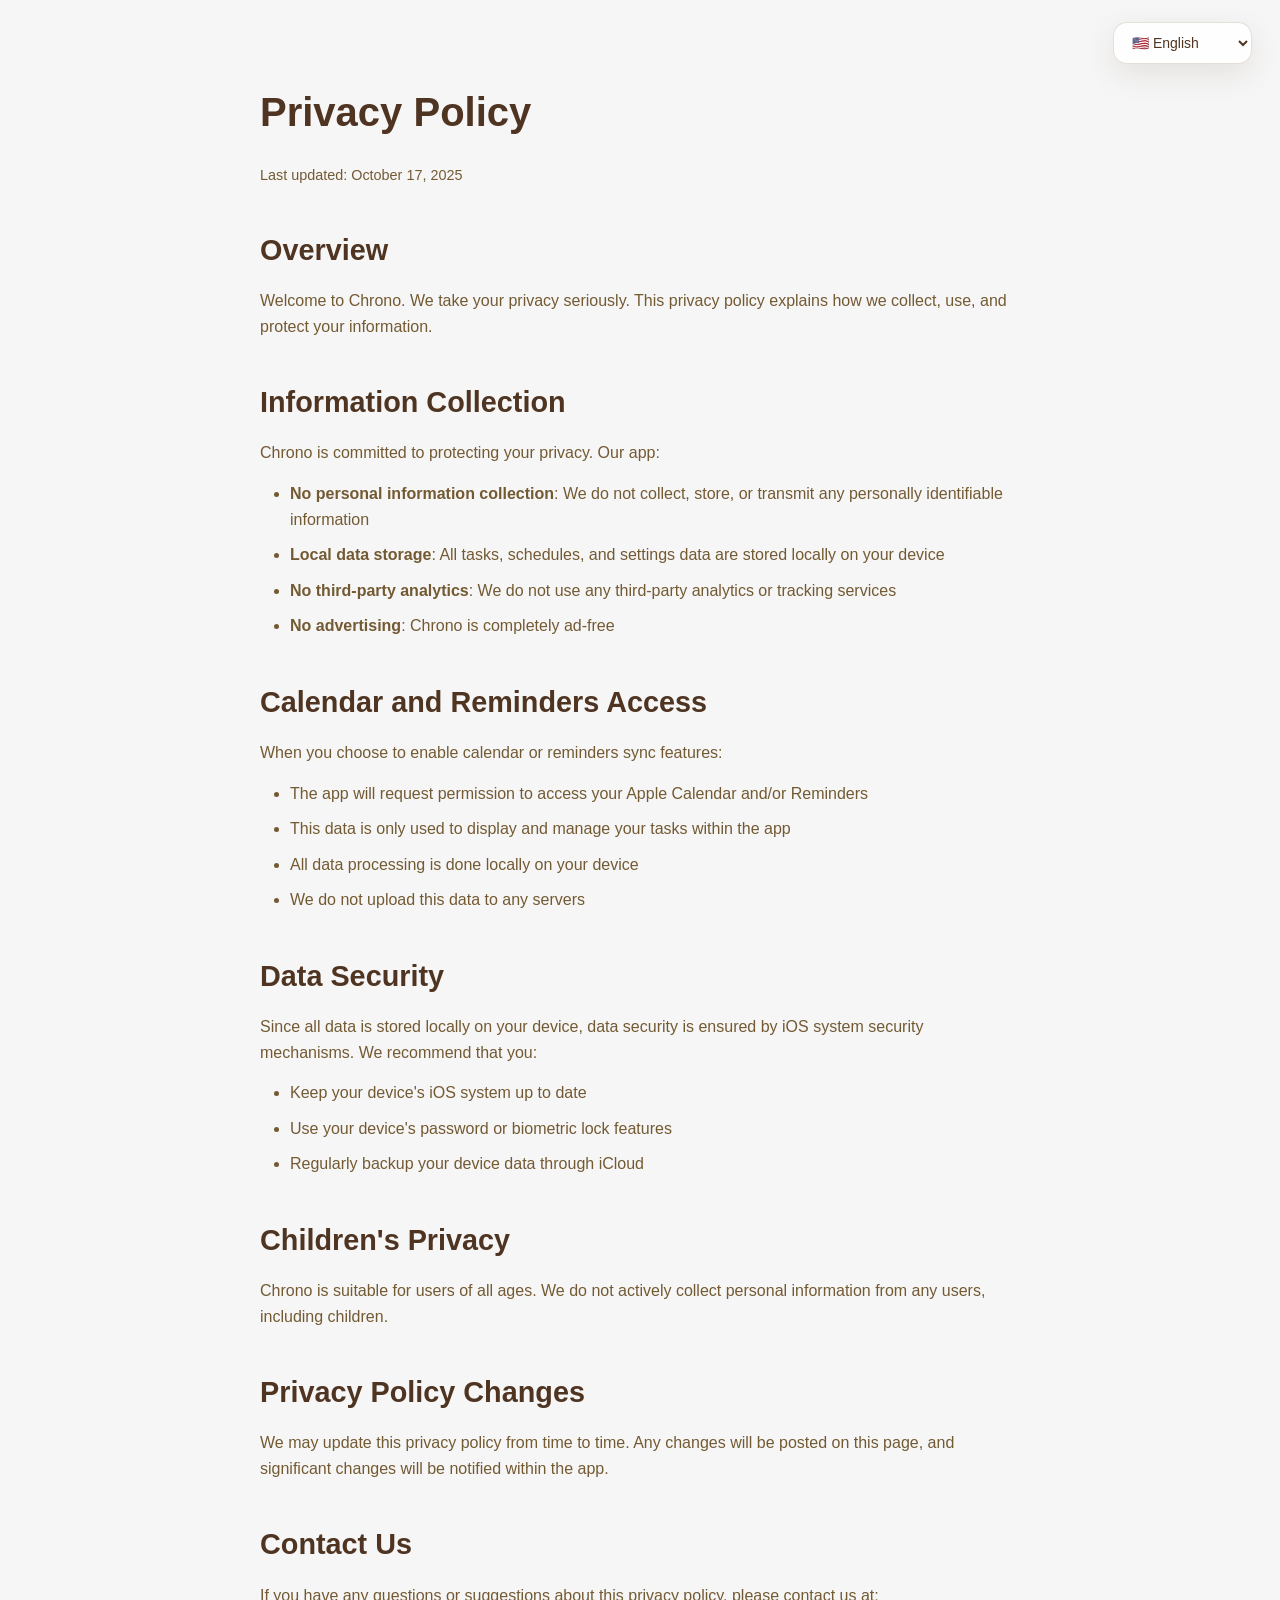
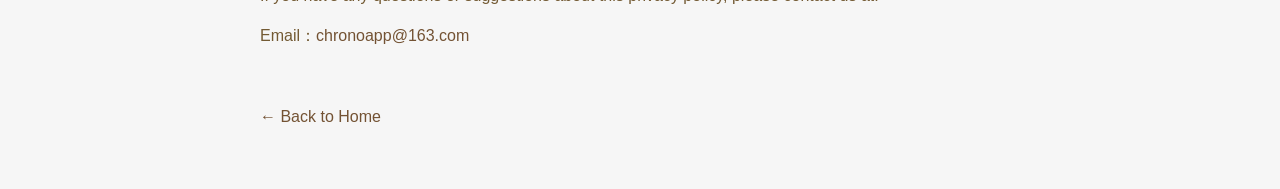
==== commit a9d7056b: "feat: SEO enhancements and top-nav layout fix - Add meta/OG/Twitter tags, canonical, and JSON-LD str" ====
--- a/privacy.html
+++ b/privacy.html
@@ -3,73 +3,29 @@
 <head>
     <meta charset="UTF-8">
     <meta name="viewport" content="width=device-width, initial-scale=1.0">
+    <meta name="description" content="Chrono 隐私政策：应用不收集个人信息，不使用第三方分析或广告追踪，任务、日程和设置数据保存在用户设备本地。">
+    <meta name="robots" content="index, follow">
+    <link rel="canonical" href="https://dhnihaoya.github.io/Chrono/privacy.html">
+    <meta property="og:type" content="article">
+    <meta property="og:site_name" content="Chrono">
+    <meta property="og:title" content="隐私政策 - Chrono">
+    <meta property="og:description" content="Chrono 不收集个人信息，不使用第三方分析或广告追踪，任务数据保存在用户设备本地。">
+    <meta property="og:url" content="https://dhnihaoya.github.io/Chrono/privacy.html">
+    <meta property="og:image" content="https://dhnihaoya.github.io/Chrono/assets/light/icon.png">
+    <meta name="twitter:card" content="summary">
+    <meta name="twitter:title" content="隐私政策 - Chrono">
+    <meta name="twitter:description" content="Chrono 不收集个人信息，不使用第三方分析或广告追踪，任务数据保存在用户设备本地。">
     <title>隐私政策 - Chrono</title>
+    <link rel="icon" type="image/png" sizes="32x32" href="assets/light/icon-32.png">
+    <link rel="apple-touch-icon" sizes="180x180" href="assets/light/icon-180.png">
     <link rel="stylesheet" href="style.css">
-    <style>
-        .legal-page {
-            max-width: 800px;
-            margin: 0 auto;
-            padding: 80px 20px 60px;
-        }
-
-        .legal-page h1 {
-            font-size: 2.5rem;
-            margin-bottom: 20px;
-        }
-
-        .legal-page h2 {
-            font-size: 1.8rem;
-            margin-top: 40px;
-            margin-bottom: 15px;
-        }
-
-        .legal-page p {
-            color: var(--text-secondary);
-            margin-bottom: 15px;
-        }
-
-        .legal-page ul {
-            margin-left: 30px;
-            margin-bottom: 15px;
-        }
-
-        .legal-page li {
-            color: var(--text-secondary);
-            margin-bottom: 10px;
-        }
-
-        .last-updated {
-            color: var(--text-tertiary);
-            font-size: 0.9rem;
-            margin-bottom: 40px;
-        }
-
-        .contact-link {
-            color: var(--text-link);
-            text-decoration: none;
-        }
-
-        .contact-link:hover {
-            text-decoration: underline;
-        }
-
-        .back-link {
-            display: inline-block;
-            margin-top: 40px;
-            color: var(--text-link);
-            text-decoration: none;
-            font-weight: 500;
-        }
-
-        .back-link:hover {
-            text-decoration: underline;
-        }
-    </style>
+    <script src="js/common.js"></script>
+    <script src="js/legal.js"></script>
 </head>
 <body>
     <!-- Language Switcher -->
-    <div class="language-switcher">
-        <select id="languageSelect" onchange="switchLanguage()">
+    <div class="site-controls">
+        <select id="languageSelect">
             <option value="zh">🇨🇳 中文</option>
             <option value="en">🇺🇸 English</option>
         </select>
@@ -121,50 +77,5 @@
         <a href="index.html" class="back-link" data-zh="← 返回首页" data-en="← Back to Home">← 返回首页</a>
     </div>
 
-    <script>
-        // 读取 index 页保存的主题
-        function initTheme() {
-            try {
-                var theme = localStorage.getItem('preferredPreviewTheme') || 'light';
-                document.documentElement.setAttribute('data-preview-theme', theme);
-            } catch (e) {}
-        }
-
-        // 语言切换
-        function switchLanguage() {
-            var select = document.getElementById('languageSelect');
-            var lang = select.value;
-
-            var elements = document.querySelectorAll('[data-zh][data-en]');
-            elements.forEach(function(element) {
-                if (lang === 'zh') {
-                    element.innerHTML = element.getAttribute('data-zh');
-                } else {
-                    element.innerHTML = element.getAttribute('data-en');
-                }
-            });
-
-            document.documentElement.lang = lang === 'zh' ? 'zh-CN' : 'en';
-            localStorage.setItem('preferredLanguage', lang);
-        }
-
-        function detectLanguage() {
-            var savedLang = localStorage.getItem('preferredLanguage');
-            if (savedLang) {
-                document.getElementById('languageSelect').value = savedLang;
-                switchLanguage();
-                return;
-            }
-            var browserLang = navigator.language || navigator.userLanguage;
-            var lang = browserLang.startsWith('zh') ? 'zh' : 'en';
-            document.getElementById('languageSelect').value = lang;
-            switchLanguage();
-        }
-
-        document.addEventListener('DOMContentLoaded', function() {
-            initTheme();
-            detectLanguage();
-        });
-    </script>
 </body>
 </html>
--- a/style.css
+++ b/style.css
@@ -55,18 +55,20 @@
     /* ===== UI 元素 ===== */
     --border: rgba(115, 82, 51, 0.10);
     --border-strong: rgba(115, 82, 51, 0.18);
-    --shadow: 0 4px 20px rgba(115, 90, 51, 0.15);
-    --shadow-hover: 0 10px 40px rgba(115, 90, 51, 0.25);
+    --shadow: 0 14px 40px rgba(115, 90, 51, 0.10);
+    --shadow-hover: 0 22px 58px rgba(115, 90, 51, 0.16);
     --shadow-focus: 0 0 0 3px rgba(146, 98, 71, 0.2);
     --btn-primary: #735233;
     --btn-primary-hover: #4F3422;
     --btn-secondary-bg: #FFFFFF;
     --btn-secondary-border: rgba(115, 90, 51, 0.18);
-    --btn-secondary-shadow: 0 4px 18px rgba(115, 90, 51, 0.1);
-    --shadow-screenshot: 0 20px 60px rgba(0, 0, 0, 0.15);
-    --shadow-screenshot-hover: 0 25px 80px rgba(0, 0, 0, 0.2);
+    --btn-secondary-shadow: 0 10px 28px rgba(115, 90, 51, 0.08);
+    --shadow-screenshot: 0 26px 70px rgba(79, 52, 34, 0.18);
+    --shadow-screenshot-hover: 0 32px 88px rgba(79, 52, 34, 0.24);
     --radius: 16px;
-    --transition: all 0.3s ease;
+    --transition: all 0.24s ease;
+    --container-max: 1120px;
+    --section-padding: 92px;
 
     /* ===== Hero 渐变 ===== */
     --hero-gradient: linear-gradient(135deg, #F6F6F6 0%, rgba(115, 90, 51, 0.05) 100%);
@@ -81,9 +83,6 @@
     --interactive-outline: var(--brand-brown-accent);
     --title-gradient: linear-gradient(135deg, #735233, #926247);
     --footer-text: #FFFFFF;
-    --interactive-border: var(--brand-brown);
-    --interactive-outline: var(--brand-brown-accent);
-    --title-gradient: linear-gradient(135deg, #735233, #926247);
 
     /* ===== FAQ ===== */
     --faq-bg: var(--bg-section);
@@ -144,16 +143,16 @@
     /* UI 元素 */
     --border: rgba(255, 255, 255, 0.12);
     --border-strong: rgba(255, 255, 255, 0.18);
-    --shadow: 0 4px 22px rgba(0, 0, 0, 0.3);
-    --shadow-hover: 0 10px 42px rgba(57, 255, 20, 0.18);
+    --shadow: 0 16px 42px rgba(0, 0, 0, 0.24);
+    --shadow-hover: 0 22px 60px rgba(57, 255, 20, 0.14);
     --shadow-focus: 0 0 0 3px rgba(255, 184, 108, 0.25);
     --btn-primary: #39FF14;
     --btn-primary-hover: #2ED10A;
     --btn-secondary-bg: #313340;
     --btn-secondary-border: rgba(255, 255, 255, 0.12);
-    --btn-secondary-shadow: 0 4px 18px rgba(0, 0, 0, 0.2);
-    --shadow-screenshot: 0 20px 60px rgba(0, 0, 0, 0.15);
-    --shadow-screenshot-hover: 0 25px 80px rgba(0, 0, 0, 0.2);
+    --btn-secondary-shadow: 0 10px 30px rgba(0, 0, 0, 0.20);
+    --shadow-screenshot: 0 26px 70px rgba(0, 0, 0, 0.26);
+    --shadow-screenshot-hover: 0 32px 88px rgba(0, 0, 0, 0.32);
 
     /* Hero 渐变 */
     --hero-gradient: linear-gradient(135deg, #282A36 0%, #313340 100%);
@@ -168,9 +167,6 @@
     --interactive-outline: #39FF14;
     --title-gradient: linear-gradient(135deg, #39FF14, #FFB86C);
     --footer-text: #F2F2F7;
-    --interactive-border: #39FF14;
-    --interactive-outline: #39FF14;
-    --title-gradient: linear-gradient(135deg, #39FF14, #FFB86C);
 
     /* FAQ */
     --faq-bg: #3D3E4C;
@@ -186,123 +182,98 @@
     color: var(--text-primary);
     background: var(--bg-primary);
     overflow-x: hidden;
+    -webkit-font-smoothing: antialiased;
+    text-rendering: optimizeLegibility;
 }
 
 .container {
-    max-width: 1200px;
+    max-width: var(--container-max);
     margin: 0 auto;
-    padding: 0 20px;
-}
-
-/* Language Switcher */
-.language-switcher {
+    padding: 0 24px;
+}
+
+/* 顶部控件：主题切换 + 语言选择 */
+.site-controls {
     position: fixed;
-    top: 20px;
-    right: 20px;
+    top: 22px;
+    right: 28px;
     z-index: 1000;
-}
-
-.language-switcher select {
-    background: var(--bg-card);
-    border: 2px solid var(--interactive-border);
-    border-radius: 12px;
-    padding: 8px 12px;
+    display: flex;
+    gap: 8px;
+    align-items: center;
+}
+
+.theme-toggle {
+    width: 42px;
+    height: 42px;
+    background: color-mix(in srgb, var(--bg-card) 86%, transparent);
+    border: 1px solid var(--border-strong);
+    border-radius: 14px;
+    padding: 0;
+    font-size: 16px;
+    cursor: pointer;
+    transition: var(--transition);
+    box-shadow: 0 10px 30px rgba(79, 52, 34, 0.10);
+    backdrop-filter: blur(18px);
+    line-height: 1;
+}
+
+.theme-toggle:hover {
+    background: var(--select-hover-bg);
+    color: var(--select-hover-text);
+    box-shadow: var(--shadow-hover);
+}
+
+.theme-toggle:focus {
+    outline: none;
+    border-color: var(--interactive-outline);
+    box-shadow: var(--shadow-focus);
+}
+
+/* 根据当前主题显示 ☀️ 或 🌙 */
+html:not([data-preview-theme="dark"]) .theme-icon-dark { display: none; }
+html[data-preview-theme="dark"] .theme-icon-light { display: none; }
+
+.site-controls select {
+    height: 42px;
+    background: color-mix(in srgb, var(--bg-card) 86%, transparent);
+    border: 1px solid var(--border-strong);
+    border-radius: 14px;
+    padding: 0 36px 0 14px;
     font-size: 14px;
     font-weight: 500;
     color: var(--text-primary);
     cursor: pointer;
     transition: var(--transition);
-    box-shadow: var(--shadow);
-    min-width: 120px;
-    backdrop-filter: blur(10px);
-}
-
-.language-switcher select:hover {
+    box-shadow: 0 10px 30px rgba(79, 52, 34, 0.10);
+    min-width: 124px;
+    backdrop-filter: blur(18px);
+}
+
+.site-controls select:hover {
     background: var(--select-hover-bg);
     color: var(--select-hover-text);
     box-shadow: var(--shadow-hover);
 }
 
-.language-switcher select:focus {
+.site-controls select:focus {
     outline: none;
     border-color: var(--interactive-outline);
     box-shadow: var(--shadow-focus);
 }
 
-
-/* Hero Section */
-.hero {
-    background: var(--hero-gradient);
-    color: var(--text-primary);
-    padding: 100px 20px;
-    position: relative;
-    overflow: hidden;
-}
-
-.hero::before {
-    content: '';
-    position: absolute;
-    top: 0;
-    left: 0;
-    right: 0;
-    bottom: 0;
-    background: url('data:image/svg+xml,<svg width="100" height="100" xmlns="http://www.w3.org/2000/svg"><defs><pattern id="grid" width="100" height="100" patternUnits="userSpaceOnUse"><path d="M 100 0 L 0 0 0 100" fill="none" stroke="rgba(115,90,51,0.05)" stroke-width="1"/></pattern></defs><rect width="100%" height="100%" fill="url(%23grid)"/></svg>');
-    opacity: 0.5;
-}
-
-html[data-preview-theme="dark"] .hero::before {
-    background: url('data:image/svg+xml,<svg width="100" height="100" xmlns="http://www.w3.org/2000/svg"><defs><pattern id="grid" width="100" height="100" patternUnits="userSpaceOnUse"><path d="M 100 0 L 0 0 0 100" fill="none" stroke="rgba(57,255,20,0.08)" stroke-width="1"/></pattern></defs><rect width="100%" height="100%" fill="url(%23grid)"/></svg>');
-}
-
-.hero .container {
-    position: relative;
-    z-index: 1;
-}
-
-.hero-layout {
-    display: grid;
-    grid-template-columns: 1fr 1fr;
-    gap: 60px;
-    align-items: center;
-    max-width: 1000px;
-    margin: 0 auto;
-}
-
-.hero-image {
-    display: flex;
-    justify-content: center;
-    align-items: center;
-}
-
-.hero-screenshot {
-    width: 100%;
-    max-width: 300px;
-    height: auto;
-    border-radius: 52px;
-    box-shadow: var(--shadow-screenshot);
-    transition: var(--transition);
-}
-
-.hero-screenshot:hover {
-    transform: scale(1.05);
-    box-shadow: var(--shadow-screenshot-hover);
-}
-
-.hero-content {
-    text-align: left;
-}
-
+/* App Icon 切换按钮 */
 .app-icon-options {
     display: flex;
-    gap: 14px;
+    gap: 12px;
     align-items: center;
-    margin-bottom: 30px;
+    margin-bottom: 32px;
 }
 
 .app-icon-option {
-    border: 2px solid transparent;
-    border-radius: 24px;
-    background: transparent;
+    border: 1px solid transparent;
+    border-radius: 22px;
+    background: color-mix(in srgb, var(--bg-card) 70%, transparent);
     padding: 4px;
     cursor: pointer;
     transition: var(--transition);
@@ -310,11 +281,11 @@
 
 .app-icon-option.active {
     border-color: var(--icon-active-border);
-    box-shadow: 0 0 0 4px var(--highlight-bg);
+    box-shadow: 0 0 0 4px var(--highlight-bg), var(--btn-secondary-shadow);
 }
 
 .app-icon-option:hover {
-    transform: translateY(-2px);
+    transform: translateY(-3px);
 }
 
 .app-icon-option:focus-visible {
@@ -323,292 +294,507 @@
 }
 
 .app-icon-img {
-    width: 80px;
-    height: 80px;
-    border-radius: 20px;
+    width: 72px;
+    height: 72px;
+    border-radius: 19px;
     box-shadow: var(--shadow);
     transition: var(--transition);
-}
-
-.app-icon-img:hover {
-    transform: scale(1.1);
-    box-shadow: var(--shadow-hover);
-}
-
-.hero h1 {
-    font-size: 3.5rem;
-    font-weight: 700;
-    margin-bottom: 20px;
-    letter-spacing: -2px;
-    background: var(--title-gradient);
-    -webkit-background-clip: text;
-    -webkit-text-fill-color: transparent;
-    background-clip: text;
-}
-
-.tagline {
-    font-size: 1.5rem;
-    font-weight: 600;
-    margin-bottom: 15px;
-    color: var(--text-primary);
-    -webkit-text-fill-color: var(--text-primary);
-}
-
-.subtitle {
-    font-size: 1.1rem;
-    color: var(--text-secondary);
-    margin-bottom: 40px;
-    line-height: 1.8;
-}
-
-.cta-buttons {
-    display: flex;
-    gap: 20px;
-    flex-wrap: wrap;
-}
-
-.btn {
+    display: block;
+}
+
+/* 功能图标 */
+.feature-icon {
+    width: 52px;
+    height: 52px;
     display: inline-flex;
     align-items: center;
+    justify-content: center;
+    margin-bottom: 24px;
+    border-radius: 16px;
+    background: var(--bg-soft);
+    border: 1px solid var(--border);
+    font-size: 1.9rem;
+}
+
+/* ===== Bold 首页样式 ===== */
+.demo-page {
+    background:
+        radial-gradient(circle at 15% 10%, color-mix(in srgb, var(--brand-brown-light) 42%, transparent), transparent 34rem),
+        linear-gradient(180deg, var(--bg-primary) 0%, var(--bg-section) 48%, var(--bg-primary) 100%);
+}
+
+.demo-page main {
+    display: flex;
+    flex-direction: column;
+}
+
+html[data-preview-theme="dark"] .demo-page {
+    background:
+        radial-gradient(circle at 15% 8%, rgba(57, 255, 20, 0.10), transparent 32rem),
+        radial-gradient(circle at 85% 16%, rgba(255, 184, 108, 0.10), transparent 30rem),
+        linear-gradient(180deg, var(--bg-primary) 0%, #242632 55%, var(--bg-primary) 100%);
+}
+
+.demo-shell {
+    width: min(100% - 48px, 1180px);
+    margin: 0 auto;
+}
+
+.demo-hero {
+    padding: 26px 0 72px;
+    position: relative;
+}
+
+.demo-hero::before {
+    content: '';
+    position: absolute;
+    inset: 0;
+    background-image:
+        linear-gradient(rgba(115, 90, 51, 0.045) 1px, transparent 1px),
+        linear-gradient(90deg, rgba(115, 90, 51, 0.045) 1px, transparent 1px);
+    background-size: 92px 92px;
+    mask-image: linear-gradient(to bottom, #000 0%, rgba(0, 0, 0, 0.76) 58%, transparent 100%);
+    pointer-events: none;
+}
+
+html[data-preview-theme="dark"] .demo-hero::before {
+    background-image:
+        linear-gradient(rgba(57, 255, 20, 0.055) 1px, transparent 1px),
+        linear-gradient(90deg, rgba(57, 255, 20, 0.055) 1px, transparent 1px);
+}
+
+.demo-nav,
+.demo-hero-grid {
+    position: relative;
+    z-index: 1;
+}
+
+.demo-nav {
+    height: 58px;
+    display: flex;
+    align-items: center;
+    justify-content: flex-start;
+    gap: 12px;
+}
+
+.demo-brand,
+.demo-nav-link {
+    display: inline-flex;
+    align-items: center;
+    border: 1px solid var(--border);
+    background: color-mix(in srgb, var(--bg-card) 78%, transparent);
+    box-shadow: 0 16px 38px rgba(79, 52, 34, 0.08);
+    backdrop-filter: blur(18px);
+}
+
+.demo-brand {
     gap: 10px;
-    padding: 15px 35px;
-    font-size: 1.1rem;
-    font-weight: 600;
+    height: 46px;
+    padding: 0 14px 0 8px;
+    border-radius: 999px;
+    font-weight: 700;
+    color: var(--text-primary);
+}
+
+.demo-brand-icon {
+    width: 32px;
+    height: 32px;
+    border-radius: 9px;
+}
+
+.demo-nav-link {
+    height: 42px;
+    padding: 0 18px;
+    border-radius: 999px;
+    color: var(--text-link);
     text-decoration: none;
-    border-radius: 50px;
-    transition: var(--transition);
-    cursor: pointer;
-}
-
-.btn-primary {
+    font-weight: 700;
+}
+
+.demo-hero-grid {
+    display: grid;
+    grid-template-columns: minmax(360px, 0.86fr) minmax(500px, 1.14fr);
+    gap: 44px;
+    align-items: center;
+}
+
+.demo-hero-copy {
+    max-width: 560px;
+    padding-top: 40px;
+}
+
+.demo-icon-options {
+    margin-bottom: 30px;
+}
+
+.demo-icon-options .app-icon-img {
+    width: 66px;
+    height: 66px;
+    border-radius: 18px;
+}
+
+.demo-kicker {
+    margin-bottom: 18px;
+    color: var(--text-link);
+    font-size: 0.88rem;
+    font-weight: 800;
+    letter-spacing: 0;
+    text-transform: uppercase;
+}
+
+.demo-hero h1,
+.demo-bento h2,
+.demo-gallery h2,
+.demo-answers h2,
+.demo-support h2 {
+    color: var(--text-primary);
+    letter-spacing: 0;
+    line-height: 1.04;
+}
+
+.demo-hero h1 {
+    max-width: 720px;
+    margin-bottom: 26px;
+    font-size: 4.8rem;
+    font-weight: 820;
+}
+
+.demo-subtitle {
+    max-width: 500px;
+    margin-bottom: 34px;
+    color: var(--text-secondary);
+    font-size: 1.14rem;
+    line-height: 1.9;
+}
+
+.demo-cta-row {
+    display: flex;
+    align-items: center;
+    gap: 14px;
+    flex-wrap: wrap;
+}
+
+.demo-primary-link,
+.demo-design-credit {
+    min-height: 54px;
+    display: inline-flex;
+    align-items: center;
+    border-radius: 999px;
+    font-weight: 760;
+}
+
+.demo-primary-link {
+    gap: 10px;
+    padding: 0 30px;
+    color: var(--text-on-accent);
     background: var(--btn-primary);
-    color: var(--text-on-accent);
     box-shadow: var(--shadow);
-}
-
-.btn-primary:hover {
+    text-decoration: none;
+}
+
+.demo-primary-link:hover {
     background: var(--btn-primary-hover);
-    transform: translateY(-3px);
+    transform: translateY(-2px);
     box-shadow: var(--shadow-hover);
 }
 
-.btn-secondary {
-    background: var(--btn-secondary-bg);
+.demo-design-credit {
+    padding: 0 24px;
     color: var(--text-link);
-    border: 2px solid var(--btn-secondary-border);
+    background: color-mix(in srgb, var(--bg-card) 78%, transparent);
+    border: 1px solid var(--border);
     box-shadow: var(--btn-secondary-shadow);
 }
 
-.btn-secondary:hover {
-    border-color: var(--text-link);
-    transform: translateY(-3px);
-    box-shadow: var(--shadow-hover);
-}
-
-/* Features Section */
-.features {
-    padding: 100px 20px;
-    background: var(--bg-primary);
-}
-
-.features h2 {
-    text-align: center;
-    font-size: 3rem;
-    font-weight: 700;
-    margin-bottom: 60px;
+.demo-device-stage {
+    min-height: 640px;
+    position: relative;
+    padding-top: 60px;
+}
+
+.demo-device-stage::before {
+    content: '';
+    position: absolute;
+    left: 11%;
+    right: 7%;
+    bottom: 20px;
+    height: 90px;
+    background: rgba(79, 52, 34, 0.16);
+    border-radius: 999px;
+    filter: blur(36px);
+}
+
+html[data-preview-theme="dark"] .demo-device-stage::before {
+    background: rgba(57, 255, 20, 0.14);
+}
+
+.demo-phone {
+    position: absolute;
+    height: auto;
+    object-fit: cover;
+    border-radius: 34px;
+    box-shadow: var(--shadow-screenshot);
+}
+
+.demo-phone-main {
+    width: 336px;
+    left: 48%;
+    top: 8px;
+    z-index: 3;
+    transform: translateX(-50%);
+}
+
+.demo-phone-left,
+.demo-phone-right {
+    width: 228px;
+    top: 146px;
+    opacity: 0.52;
+    filter: saturate(0.88) contrast(0.95);
+    z-index: 2;
+}
+
+.demo-phone-left {
+    left: 0;
+    transform: rotate(-8deg);
+}
+
+.demo-phone-right {
+    right: 0;
+    transform: rotate(8deg);
+}
+
+.demo-widget-card {
+    position: absolute;
+    right: -2%;
+    bottom: 8px;
+    width: 148px;
+    padding: 8px;
+    border: 1px solid var(--border);
+    border-radius: 8px;
+    background: color-mix(in srgb, var(--bg-card) 88%, transparent);
+    box-shadow: 0 18px 46px rgba(79, 52, 34, 0.16);
+    backdrop-filter: blur(18px);
+    z-index: 4;
+}
+
+.demo-widget-card img {
+    display: block;
+    width: 100%;
+    border-radius: 6px;
+}
+
+.demo-bento,
+.demo-gallery,
+.demo-answers,
+.demo-support {
+    padding: 48px 0;
+}
+
+.demo-bento h2,
+.demo-gallery h2,
+.demo-answers h2,
+.demo-support h2 {
+    font-size: 3.1rem;
+    font-weight: 800;
+}
+
+.demo-bento-card,
+.demo-answer-card,
+.demo-support-links {
+    border: 1px solid var(--border);
+    border-radius: 8px;
+    background: color-mix(in srgb, var(--bg-card) 82%, transparent);
+    box-shadow: 0 18px 44px rgba(79, 52, 34, 0.08);
+    backdrop-filter: blur(18px);
+}
+
+.demo-bento-card h3 {
+    margin-bottom: 9px;
     color: var(--text-primary);
-}
-
-.features-grid {
+    font-size: 1.18rem;
+    line-height: 1.35;
+}
+
+.demo-bento-card p {
+    color: var(--text-secondary);
+    line-height: 1.76;
+}
+
+.demo-section-heading {
+    max-width: 720px;
+    margin-bottom: 30px;
+}
+
+.demo-section-subtitle {
+    margin-top: 12px;
+    color: var(--text-secondary);
+    font-size: 1.16rem;
+    line-height: 1.7;
+}
+
+/* 深色模式下副标题变为荧光绿 */
+html[data-preview-theme="dark"] .demo-section-subtitle {
+    color: #39FF14;
+}
+
+.demo-gallery {
+    order: 1;
+}
+
+.demo-bento {
+    order: 2;
+}
+
+.demo-answers {
+    order: 3;
+}
+
+.demo-support {
+    order: 4;
+}
+
+.demo-bento-grid {
     display: grid;
-    grid-template-columns: repeat(auto-fit, minmax(280px, 1fr));
-    gap: 30px;
-}
-
-.feature-card {
-    background: var(--bg-card);
-    padding: 40px 30px;
-    border-radius: var(--radius);
-    box-shadow: var(--shadow);
-    transition: var(--transition);
-    text-align: center;
-}
-
-.feature-card:hover {
-    transform: translateY(-10px);
-    box-shadow: var(--shadow-hover);
-}
-
-.feature-icon {
-    font-size: 3.5rem;
-    margin-bottom: 20px;
-}
-
-.feature-card h3 {
-    font-size: 1.5rem;
-    font-weight: 600;
-    margin-bottom: 15px;
-    color: var(--text-primary);
-}
-
-.feature-card p {
-    color: var(--text-secondary);
-    line-height: 1.7;
-}
-
-/* Screenshots Section */
-.screenshots {
-    padding: 100px 20px;
-    background: var(--bg-section);
-}
-
-.screenshots h2 {
-    text-align: center;
-    font-size: 3rem;
-    font-weight: 700;
-    margin-bottom: 60px;
-    color: var(--text-primary);
-}
-
-.screenshots-carousel {
+    grid-template-columns: repeat(4, minmax(0, 1fr));
+    grid-auto-rows: minmax(216px, auto);
+    gap: 16px;
+}
+
+.demo-bento-card {
+    padding: 24px;
+}
+
+.demo-bento-card .feature-icon {
+    margin-bottom: 26px;
+}
+
+.demo-bento-large {
+    grid-column: span 2;
+    grid-row: span 2;
+    padding: 34px;
+}
+
+.demo-bento-large h3 {
+    font-size: 1.8rem;
+}
+
+.demo-bento-wide {
+    grid-column: span 2;
+}
+
+.demo-gallery {
+    overflow: hidden;
+}
+
+.demo-gallery-strip {
     display: flex;
-    gap: 30px;
+    gap: 18px;
     overflow-x: auto;
-    padding: 20px 0;
+    padding: 12px 0 22px;
     scroll-snap-type: x mandatory;
     -webkit-overflow-scrolling: touch;
-}
-
-.screenshots-carousel::-webkit-scrollbar {
-    height: 8px;
-}
-
-.screenshots-carousel::-webkit-scrollbar-track {
-    background: var(--scrollbar-track);
-    border-radius: 4px;
-}
-
-.screenshots-carousel::-webkit-scrollbar-thumb {
-    background: var(--scrollbar-thumb);
-    border-radius: 4px;
-}
-
-.screenshot-item {
-    flex: 0 0 300px;
+    scrollbar-width: none;
+}
+
+.demo-gallery-strip::-webkit-scrollbar {
+    display: none;
+}
+
+.demo-gallery-strip img {
+    flex: 0 0 240px;
+    width: 240px;
+    height: 520px;
+    object-fit: cover;
+    border-radius: 32px;
+    box-shadow: var(--shadow-screenshot);
     scroll-snap-align: center;
 }
 
-.screenshot-img {
-    width: 300px;
-    height: 600px;
-    object-fit: cover;
-    border-radius: 52px;
-    box-shadow: var(--shadow);
-    transition: var(--transition);
-}
-
-.screenshot-img:hover {
-    transform: scale(1.05);
-    box-shadow: var(--shadow-hover);
-}
-
-/* Support Section */
-.support {
-    padding: 100px 20px;
-    background: var(--bg-primary);
-}
-
-.support h2 {
-    text-align: center;
-    font-size: 3rem;
-    font-weight: 700;
-    margin-bottom: 60px;
+.demo-gallery-scrollbar {
+    width: min(420px, 100%);
+    height: 12px;
+    margin: 8px auto 0;
+    padding: 4px;
+    border-radius: 999px;
+    background: color-mix(in srgb, var(--brand-brown-light) 52%, transparent);
+    border: 1px solid var(--border);
+    box-shadow: inset 0 1px 2px rgba(79, 52, 34, 0.08);
+    cursor: pointer;
+}
+
+html[data-preview-theme="dark"] .demo-gallery-scrollbar {
+    background: rgba(57, 255, 20, 0.12);
+}
+
+.demo-gallery-thumb {
+    width: 36%;
+    height: 100%;
+    border-radius: 999px;
+    background: var(--text-link);
+    box-shadow: 0 6px 16px color-mix(in srgb, var(--text-link) 24%, transparent);
+    transform: translateX(0);
+    transition: width 0.18s ease;
+}
+
+.demo-answer-grid {
+    display: grid;
+    grid-template-columns: repeat(3, minmax(0, 1fr));
+    gap: 16px;
+}
+
+.demo-answer-card {
+    padding: 24px;
+}
+
+.demo-answer-card h3 {
+    margin-bottom: 10px;
     color: var(--text-primary);
-}
-
-.support-content {
+    font-size: 1.16rem;
+    line-height: 1.35;
+}
+
+.demo-answer-card p {
+    color: var(--text-secondary);
+    line-height: 1.78;
+}
+
+.demo-support {
+    padding-bottom: 48px;
+}
+
+.demo-support-grid {
     display: grid;
-    grid-template-columns: repeat(auto-fit, minmax(320px, 1fr));
-    gap: 40px;
-    max-width: 1100px;
-    margin: 0 auto;
-}
-
-.support-card {
-    background: var(--bg-card);
-    padding: 40px;
-    border-radius: var(--radius);
-    box-shadow: var(--shadow);
-}
-
-.support-card h3 {
-    font-size: 1.8rem;
-    margin-bottom: 20px;
-    color: var(--text-primary);
-}
-
-.support-card p {
-    color: var(--text-secondary);
-    margin-bottom: 15px;
-}
-
-.support-link {
-    display: block;
+    grid-template-columns: minmax(300px, 0.9fr) minmax(460px, 1.1fr);
+    gap: 52px;
+    align-items: start;
+}
+
+.demo-support-links {
+    padding: 18px;
+    display: grid;
+    grid-template-columns: repeat(2, minmax(0, 1fr));
+    gap: 10px;
+}
+
+.demo-support-links a,
+.demo-support-links span {
+    min-height: 58px;
+    display: flex;
+    align-items: center;
+    padding: 0 18px;
+    border-radius: 8px;
+    background: var(--bg-soft);
     color: var(--text-link);
     text-decoration: none;
-    font-weight: 500;
-    margin-top: 10px;
-    transition: var(--transition);
-}
-
-.support-link:hover {
-    color: var(--interactive-outline);
-}
-
-.faq-list {
-    margin-top: 20px;
-}
-
-.faq-list details {
-    margin-bottom: 15px;
-    padding: 15px;
-    background: var(--faq-bg);
-    border-radius: 8px;
-    cursor: pointer;
-}
-
-.faq-list summary {
-    font-weight: 600;
-    color: var(--text-primary);
-    list-style: none;
-    cursor: pointer;
-}
-
-.faq-list summary::-webkit-details-marker {
-    display: none;
-}
-
-.faq-list summary::before {
-    content: '▶';
-    display: inline-block;
-    margin-right: 10px;
-    transition: transform 0.3s;
-}
-
-.faq-list details[open] summary::before {
-    transform: rotate(90deg);
-}
-
-.faq-list p {
-    margin-top: 10px;
-    padding-left: 25px;
+    font-weight: 700;
+    overflow-wrap: anywhere;
 }
 
 /* Footer */
 footer {
     background: var(--bg-footer);
     color: var(--footer-text);
-    padding: 40px 20px;
+    padding: 34px 20px;
     text-align: center;
 }
 
@@ -619,12 +805,14 @@
 
 .footer-links {
     display: flex;
-    gap: 30px;
+    gap: 22px;
     justify-content: center;
     flex-wrap: wrap;
-}
-
-.footer-links a {
+    font-size: 0.94rem;
+}
+
+.footer-links a,
+.footer-links span {
     color: var(--footer-text);
     text-decoration: none;
     opacity: 0.8;
@@ -635,96 +823,231 @@
     opacity: 1;
 }
 
-/* 响应式设计 */
-@media (max-width: 768px) {
-    .hero-layout {
+/* ===== 响应式设计 ===== */
+@media (max-width: 1024px) {
+    .demo-hero-grid,
+    .demo-support-grid {
         grid-template-columns: 1fr;
-        gap: 40px;
+    }
+
+    .demo-hero h1 {
+        max-width: 760px;
+        font-size: 4rem;
+    }
+
+    .demo-device-stage {
+        min-height: 620px;
+    }
+
+    .demo-bento-grid {
+        grid-template-columns: repeat(2, minmax(0, 1fr));
+    }
+}
+
+@media (max-width: 720px) {
+    .demo-shell {
+        width: min(100% - 32px, 1180px);
+    }
+
+    .demo-controls {
+        top: 14px;
+        right: 14px;
+    }
+
+    .site-controls {
+        top: 14px;
+        right: 14px;
+        gap: 6px;
+    }
+
+    .site-controls select {
+        height: 36px;
+        padding: 0 30px 0 10px;
+        font-size: 12px;
+        min-width: 104px;
+        border-radius: 12px;
+    }
+
+    .theme-toggle {
+        width: 36px;
+        height: 36px;
+        font-size: 14px;
+        border-radius: 12px;
+    }
+
+    .demo-hero {
+        padding-top: 78px;
+    }
+
+    .demo-nav {
+        display: none;
+    }
+
+    .demo-hero-grid {
+        min-height: auto;
+        gap: 28px;
+    }
+
+    .demo-hero-copy {
         text-align: center;
-    }
-
-    .hero-content {
-        text-align: center;
-    }
-
-    .hero h1 {
-        font-size: 2.5rem;
-    }
-
-    .tagline {
-        font-size: 1.3rem;
-    }
-
-    .subtitle {
+        margin: 0 auto;
+    }
+
+    .demo-icon-options,
+    .demo-cta-row {
+        justify-content: center;
+    }
+
+    .demo-hero h1 {
+        font-size: 2.8rem;
+    }
+
+    .demo-subtitle {
+        margin-left: auto;
+        margin-right: auto;
         font-size: 1rem;
     }
 
-    .features h2,
-    .screenshots h2,
-    .support h2 {
-        font-size: 2rem;
-    }
-
-    .features-grid {
+    .demo-primary-link,
+    .demo-design-credit {
+        width: min(100%, 318px);
+        justify-content: center;
+    }
+
+    .demo-device-stage {
+        min-height: 500px;
+        margin-top: 10px;
+    }
+
+    .demo-phone-main {
+        width: 232px;
+        top: 14px;
+        left: 50%;
+    }
+
+    .demo-phone-left,
+    .demo-phone-right {
+        width: 156px;
+        top: 128px;
+        opacity: 0.36;
+    }
+
+    .demo-phone-left {
+        left: -24px;
+    }
+
+    .demo-phone-right {
+        right: -24px;
+    }
+
+    .demo-widget-card {
+        left: auto;
+        right: -8px;
+        bottom: 0;
+        width: 122px;
+        transform: none;
+    }
+
+    .demo-bento,
+    .demo-gallery,
+    .demo-answers,
+    .demo-support {
+        padding: 52px 0;
+    }
+
+    .demo-bento h2,
+    .demo-gallery h2,
+    .demo-answers h2,
+    .demo-support h2 {
+        font-size: 2.28rem;
+    }
+
+    .demo-section-heading {
+        margin-bottom: 24px;
+    }
+
+    .demo-section-subtitle {
+        margin-top: 10px;
+        font-size: 1rem;
+    }
+
+    .demo-bento-grid,
+    .demo-answer-grid,
+    .demo-support-links {
         grid-template-columns: 1fr;
     }
 
-    .support-content {
-        grid-template-columns: 1fr;
-    }
-
-    .hero-screenshot {
-        max-width: 250px;
-    }
-
-    .screenshot-img {
-        width: 250px;
-        height: 500px;
-    }
-
-    .btn {
-        padding: 12px 25px;
-        font-size: 1rem;
-    }
-
-    .language-switcher {
-        top: 15px;
-        right: 15px;
-    }
-
-    .language-switcher select {
-        padding: 6px 10px;
-        font-size: 12px;
-        min-width: 100px;
-    }
-}
-
-@media (max-width: 480px) {
-    .hero {
-        padding: 60px 20px;
-    }
-
-    .hero h1 {
-        font-size: 2rem;
-    }
-
-    .app-icon-img {
-        width: 60px;
-        height: 60px;
-    }
-
-    .hero-screenshot {
-        max-width: 200px;
-    }
-
-    .screenshot-img {
-        width: 200px;
-        height: 400px;
-    }
-
-    .features,
-    .screenshots,
-    .support {
-        padding: 60px 20px;
-    }
-}
+    .demo-bento-large,
+    .demo-bento-wide {
+        grid-column: span 1;
+        grid-row: span 1;
+        padding: 24px;
+    }
+
+    .demo-gallery-strip img {
+        flex-basis: 210px;
+        width: 210px;
+        height: 460px;
+        border-radius: 30px;
+    }
+}
+
+/* ===== 法律页面（privacy / terms） ===== */
+.legal-page {
+    max-width: 800px;
+    margin: 0 auto;
+    padding: 80px 20px 60px;
+}
+
+.legal-page h1 {
+    font-size: 2.5rem;
+    margin-bottom: 20px;
+}
+
+.legal-page h2 {
+    font-size: 1.8rem;
+    margin-top: 40px;
+    margin-bottom: 15px;
+}
+
+.legal-page p {
+    color: var(--text-secondary);
+    margin-bottom: 15px;
+}
+
+.legal-page ul {
+    margin-left: 30px;
+    margin-bottom: 15px;
+}
+
+.legal-page li {
+    color: var(--text-secondary);
+    margin-bottom: 10px;
+}
+
+.last-updated {
+    color: var(--text-tertiary);
+    font-size: 0.9rem;
+    margin-bottom: 40px;
+}
+
+.contact-link {
+    color: var(--text-link);
+    text-decoration: none;
+}
+
+.contact-link:hover {
+    text-decoration: underline;
+}
+
+.back-link {
+    display: inline-block;
+    margin-top: 40px;
+    color: var(--text-link);
+    text-decoration: none;
+    font-weight: 500;
+}
+
+.back-link:hover {
+    text-decoration: underline;
+}
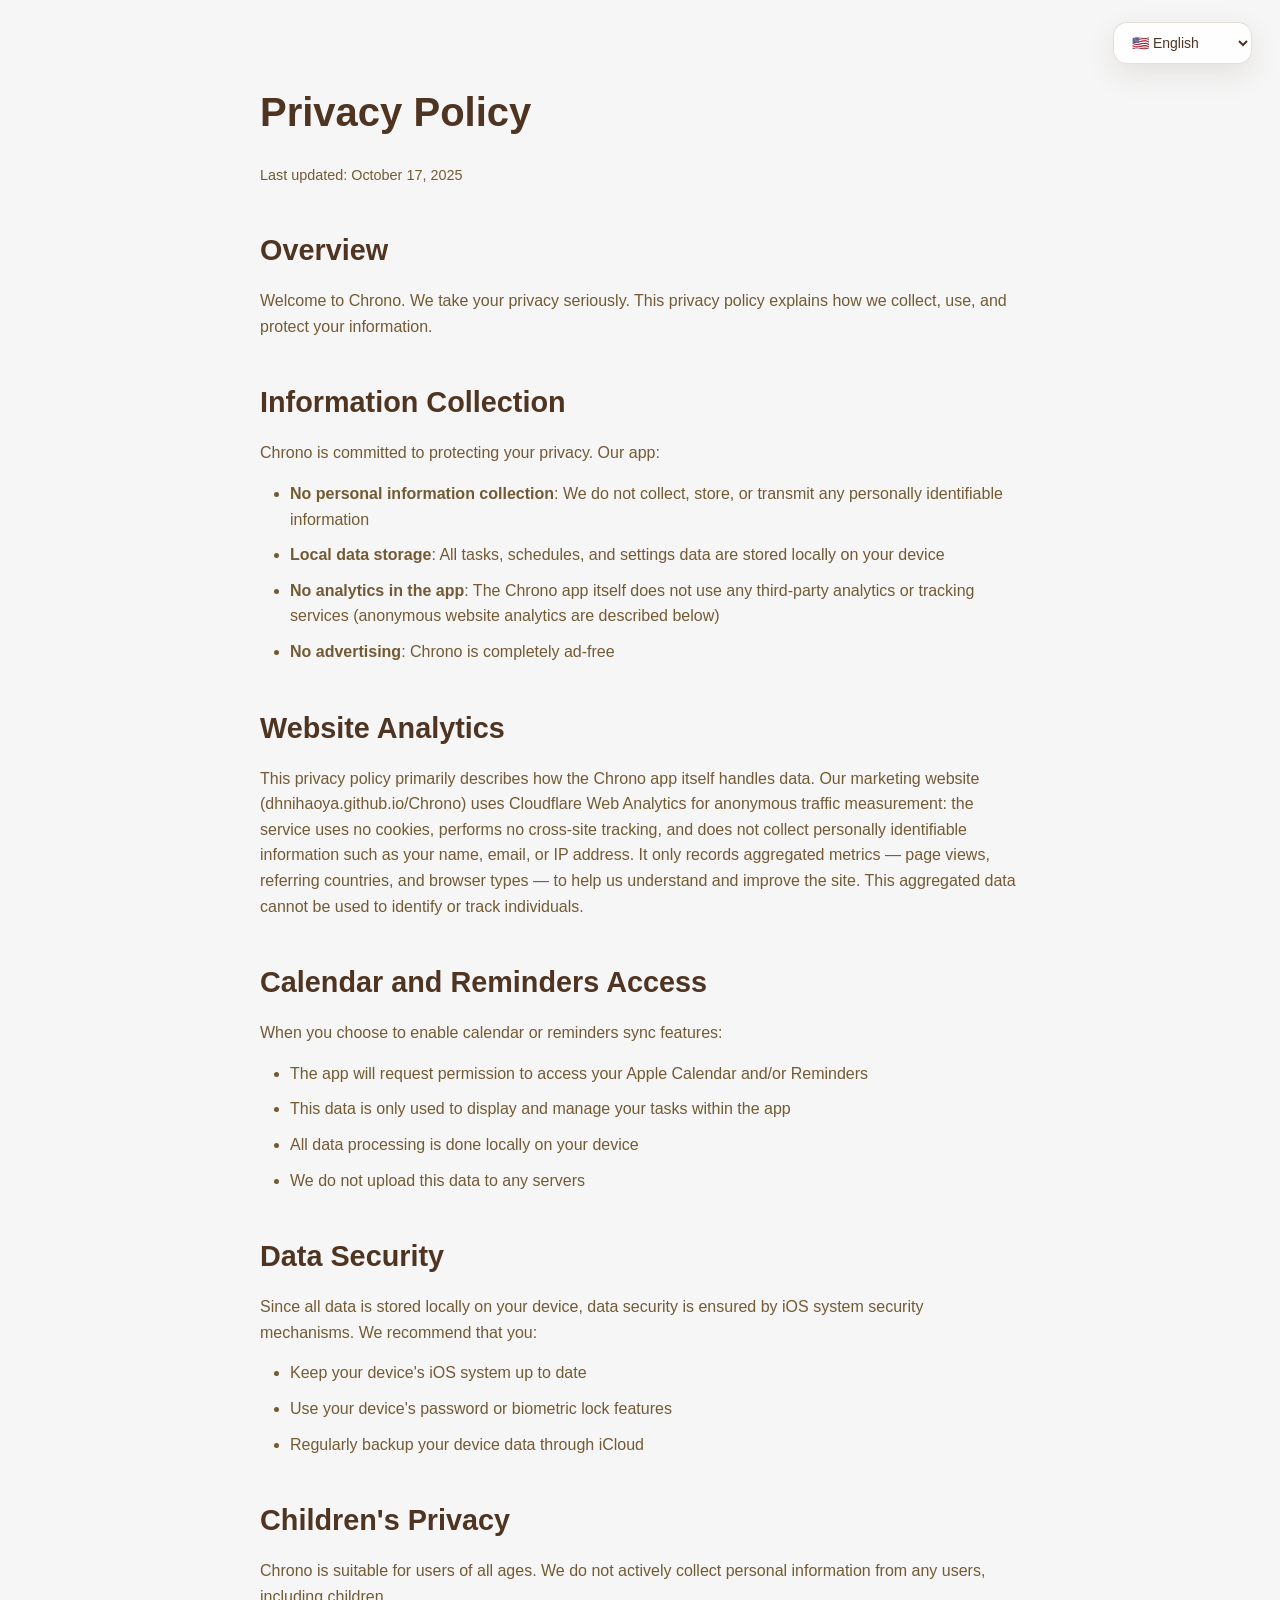
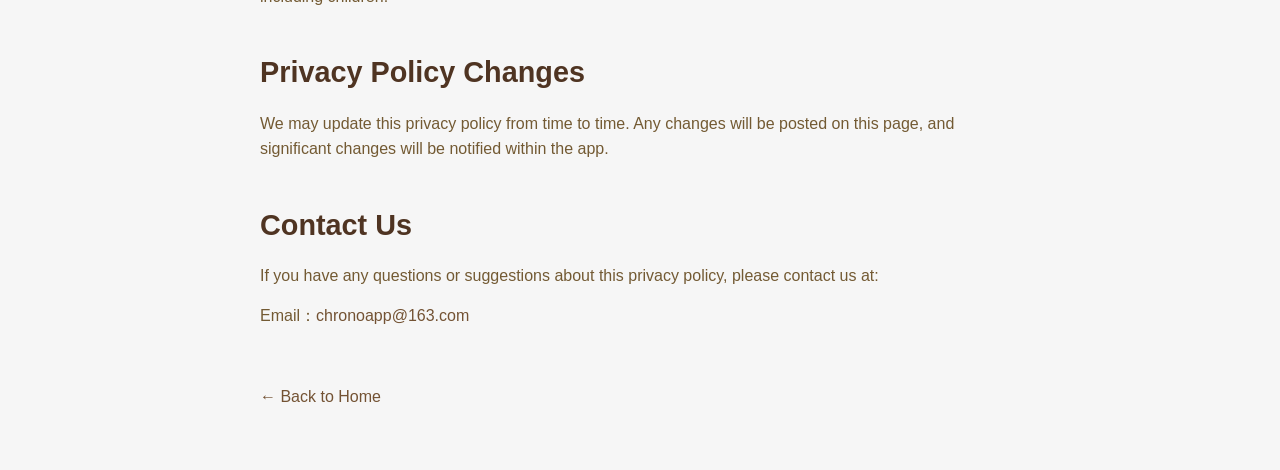
==== commit a9bdd67d: "feat: add cookieless Cloudflare Web Analytics and update privacy policy" ====
--- a/privacy.html
+++ b/privacy.html
@@ -19,7 +19,7 @@
     <link rel="icon" type="image/png" sizes="32x32" href="assets/light/icon-32.png">
     <link rel="apple-touch-icon" sizes="180x180" href="assets/light/icon-180.png">
     <link rel="stylesheet" href="style.css">
-    <script src="js/common.js"></script>
+    <script src="js/common.js?v=20260615"></script>
     <script src="js/legal.js"></script>
 </head>
 <body>
@@ -43,9 +43,12 @@
         <ul>
             <li data-zh="<strong>不收集个人信息</strong>：我们不会收集、存储或传输您的任何个人身份信息" data-en="<strong>No personal information collection</strong>: We do not collect, store, or transmit any personally identifiable information"><strong>不收集个人信息</strong>：我们不会收集、存储或传输您的任何个人身份信息</li>
             <li data-zh="<strong>本地数据存储</strong>：所有任务、日程和设置数据都存储在您的设备本地" data-en="<strong>Local data storage</strong>: All tasks, schedules, and settings data are stored locally on your device"><strong>本地数据存储</strong>：所有任务、日程和设置数据都存储在您的设备本地</li>
-            <li data-zh="<strong>不使用第三方分析</strong>：我们不使用任何第三方分析或追踪服务" data-en="<strong>No third-party analytics</strong>: We do not use any third-party analytics or tracking services"><strong>不使用第三方分析</strong>：我们不使用任何第三方分析或追踪服务</li>
+            <li data-zh="<strong>应用内不使用第三方分析</strong>：Chrono 应用本身不使用任何第三方分析或追踪服务（网站的匿名访问统计见下文）" data-en="<strong>No analytics in the app</strong>: The Chrono app itself does not use any third-party analytics or tracking services (anonymous website analytics are described below)"><strong>应用内不使用第三方分析</strong>：Chrono 应用本身不使用任何第三方分析或追踪服务（网站的匿名访问统计见下文）</li>
             <li data-zh="<strong>不投放广告</strong>：Chrono 完全无广告" data-en="<strong>No advertising</strong>: Chrono is completely ad-free"><strong>不投放广告</strong>：Chrono 完全无广告</li>
         </ul>
+
+        <h2 data-zh="网站访问统计" data-en="Website Analytics">网站访问统计</h2>
+        <p data-zh="本隐私政策主要描述 Chrono 应用本身的数据处理。我们的宣传网站（dhnihaoya.github.io/Chrono）使用 Cloudflare Web Analytics 进行匿名访问统计：该服务不使用 Cookie、不进行跨站追踪，也不收集您的姓名、邮箱、IP 地址等个人身份信息。它仅在聚合层面记录页面访问次数、来源国家和浏览器类型，用于帮助我们了解和改进网站。这些聚合数据无法用于识别或追踪个人。" data-en="This privacy policy primarily describes how the Chrono app itself handles data. Our marketing website (dhnihaoya.github.io/Chrono) uses Cloudflare Web Analytics for anonymous traffic measurement: the service uses no cookies, performs no cross-site tracking, and does not collect personally identifiable information such as your name, email, or IP address. It only records aggregated metrics — page views, referring countries, and browser types — to help us understand and improve the site. This aggregated data cannot be used to identify or track individuals.">本隐私政策主要描述 Chrono 应用本身的数据处理。我们的宣传网站（dhnihaoya.github.io/Chrono）使用 Cloudflare Web Analytics 进行匿名访问统计：该服务不使用 Cookie、不进行跨站追踪，也不收集您的姓名、邮箱、IP 地址等个人身份信息。它仅在聚合层面记录页面访问次数、来源国家和浏览器类型，用于帮助我们了解和改进网站。这些聚合数据无法用于识别或追踪个人。</p>
 
         <h2 data-zh="日历和提醒事项访问" data-en="Calendar and Reminders Access">日历和提醒事项访问</h2>
         <p data-zh="当您选择启用日历或提醒事项同步功能时：" data-en="When you choose to enable calendar or reminders sync features:">当您选择启用日历或提醒事项同步功能时：</p>
